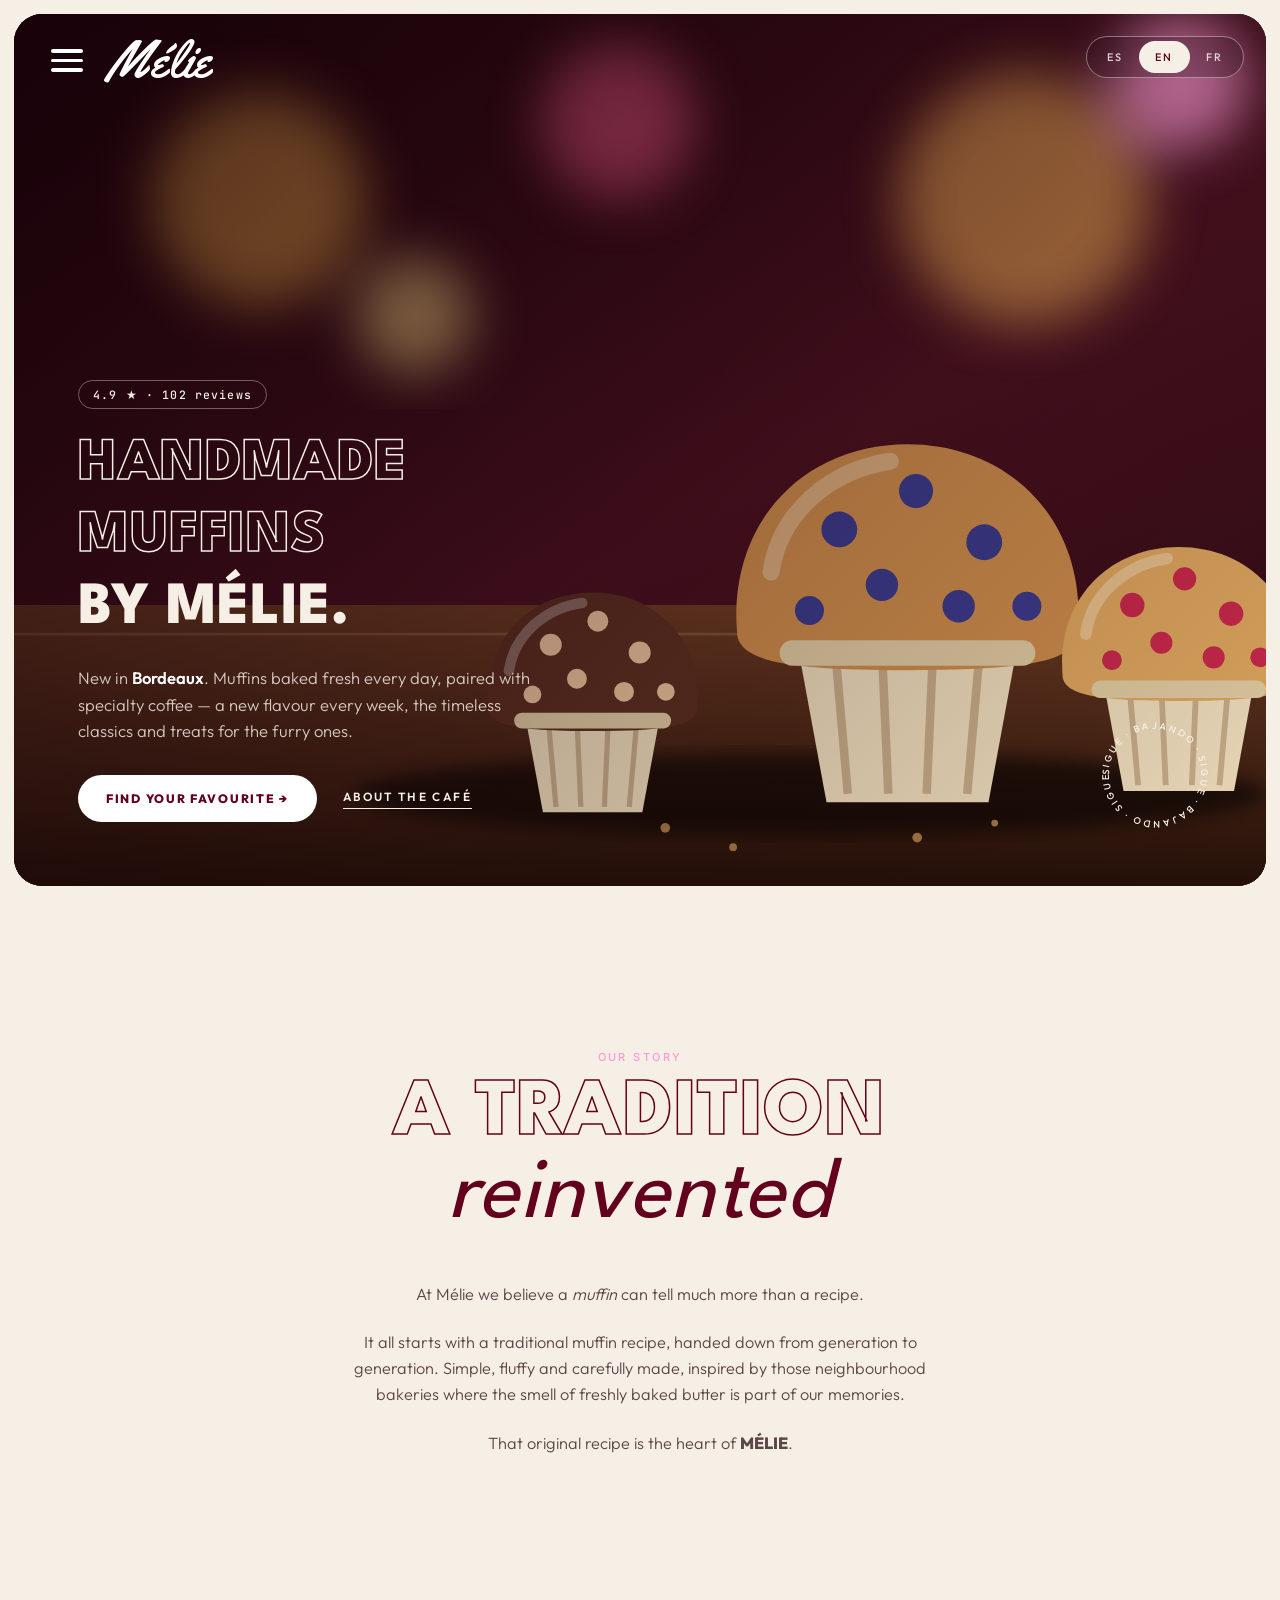
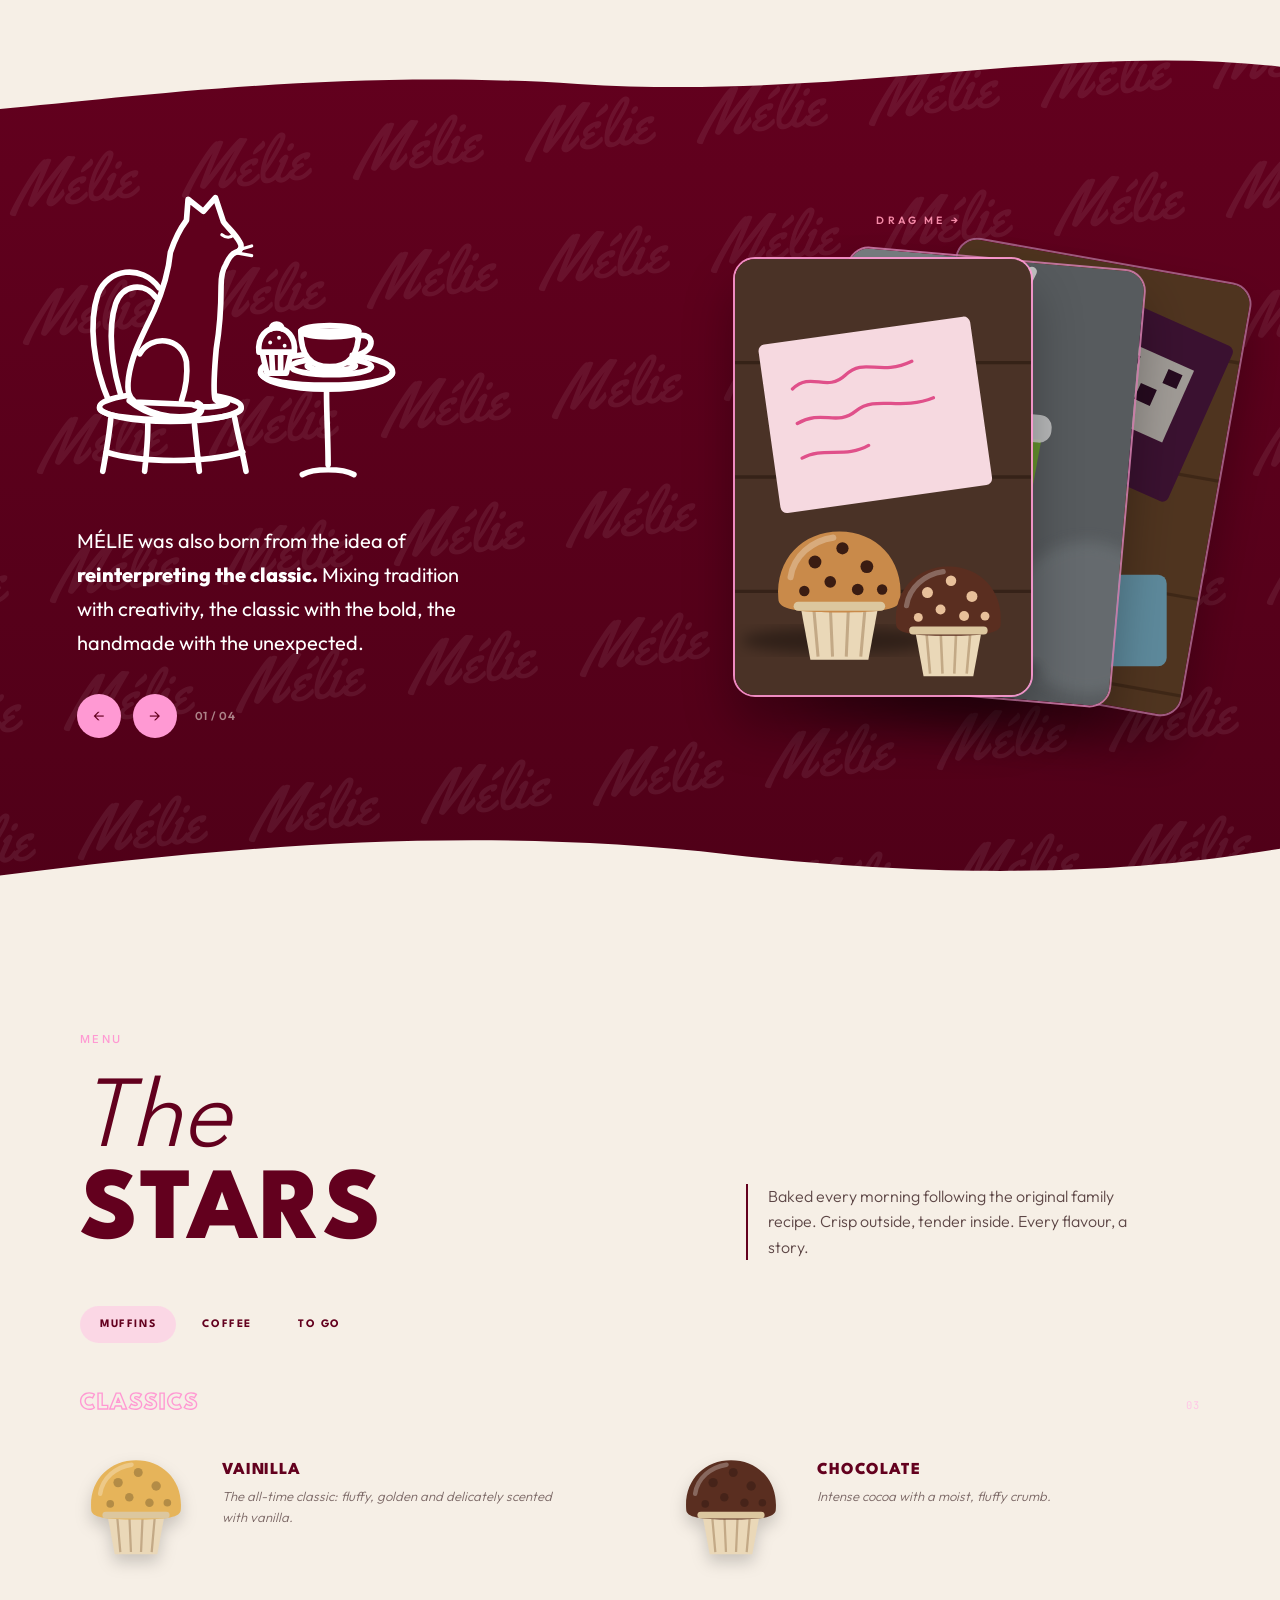
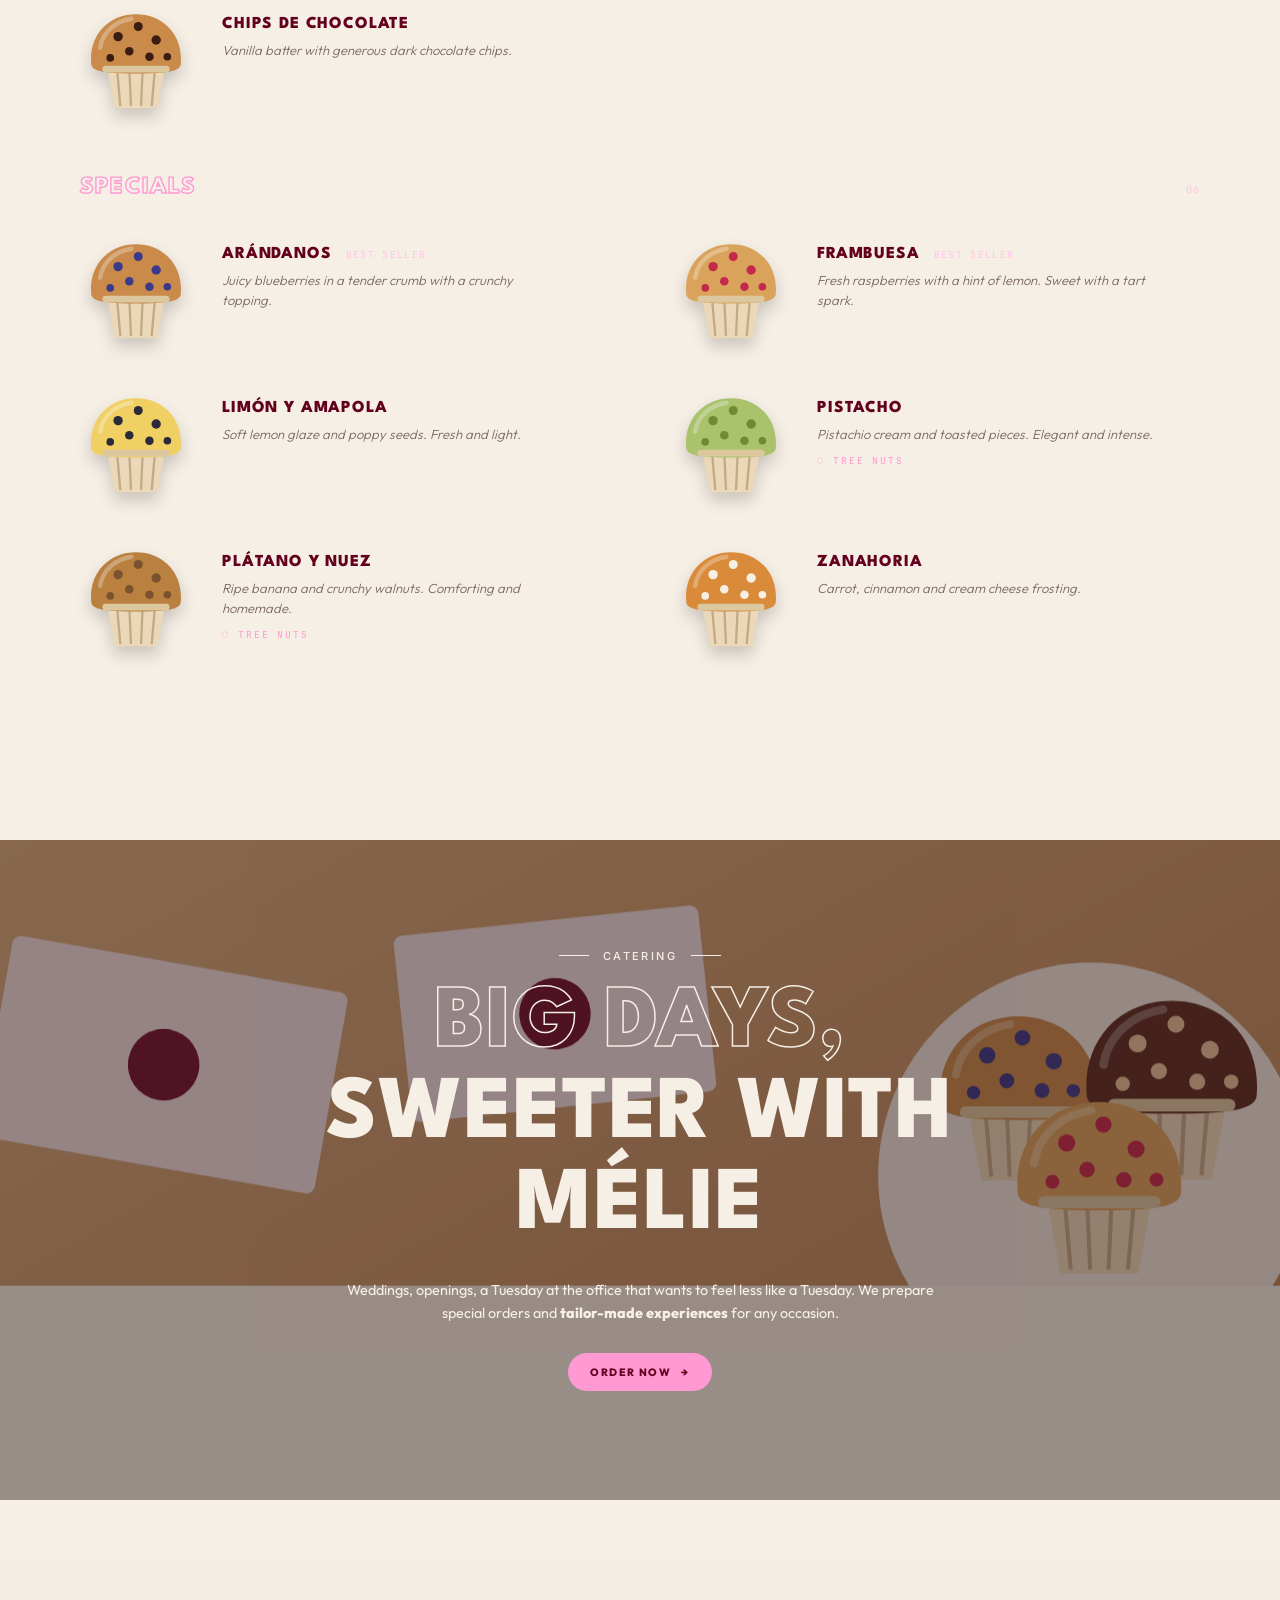
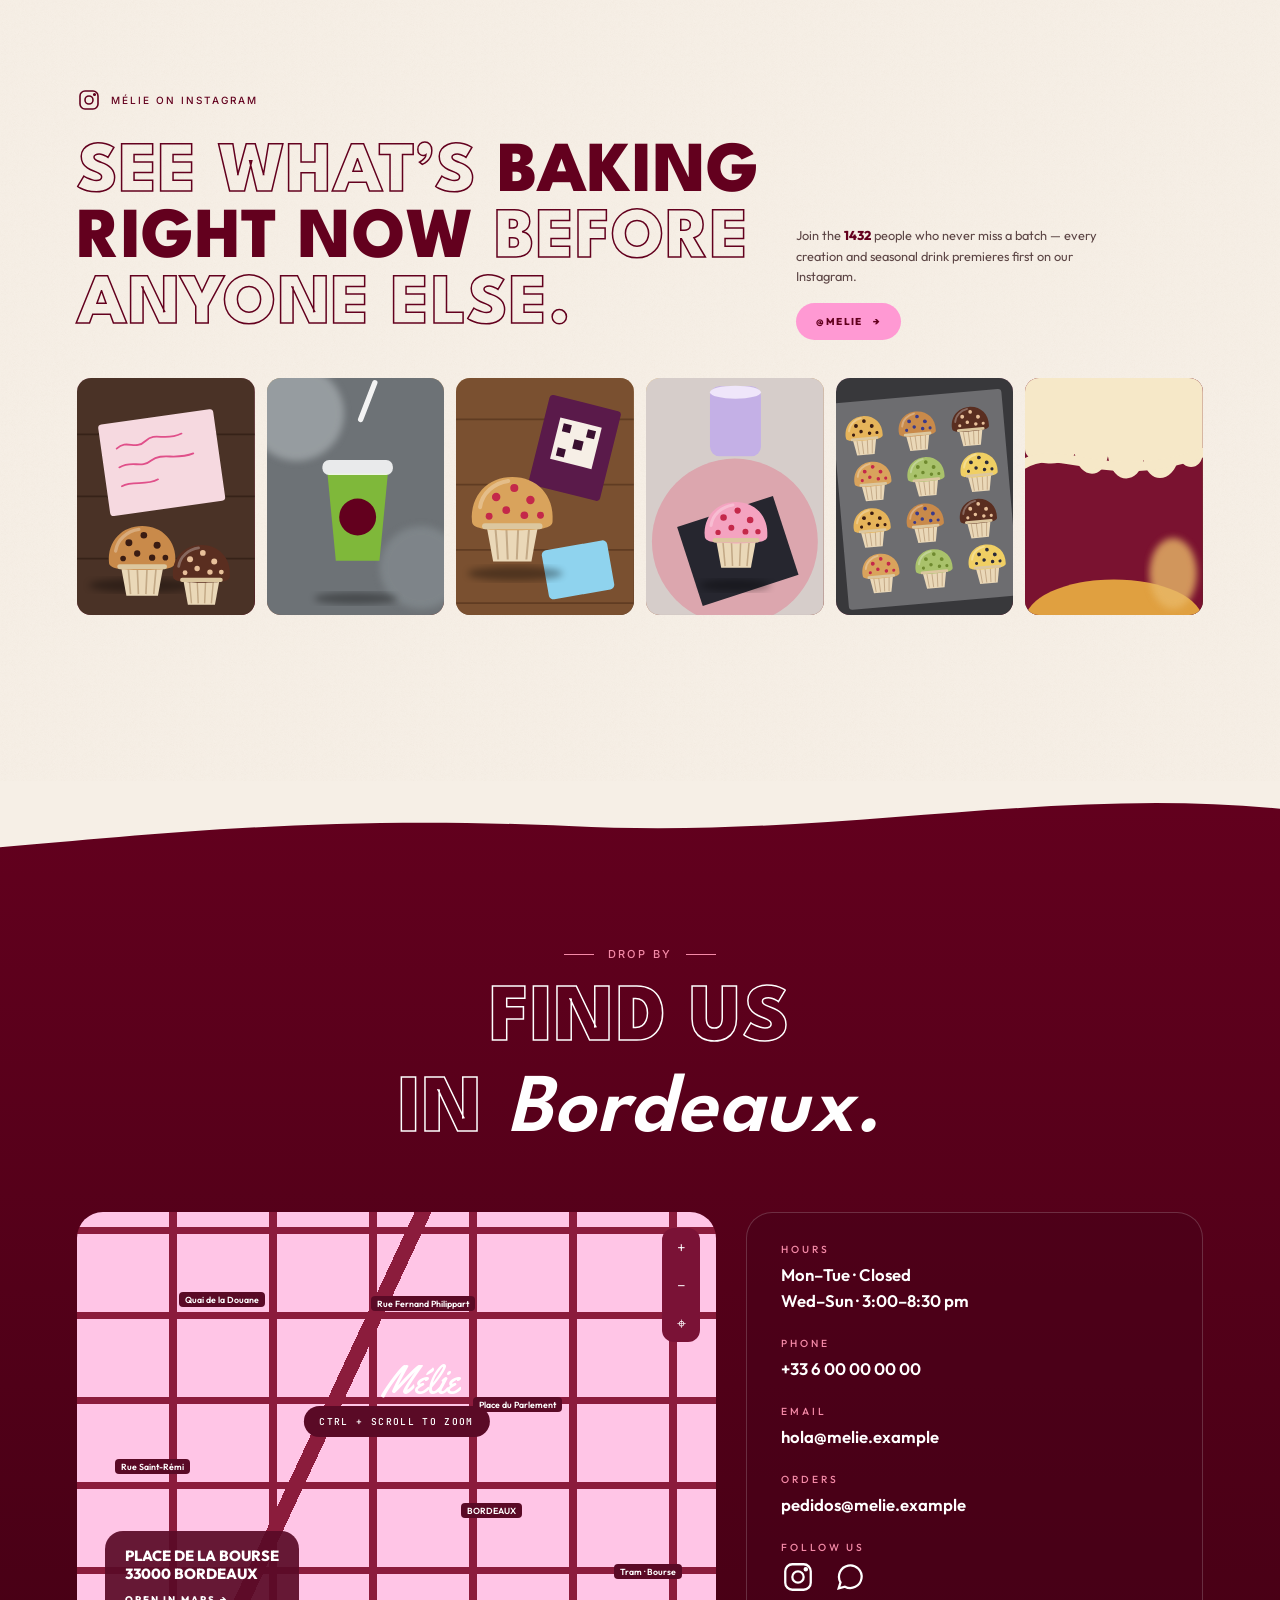
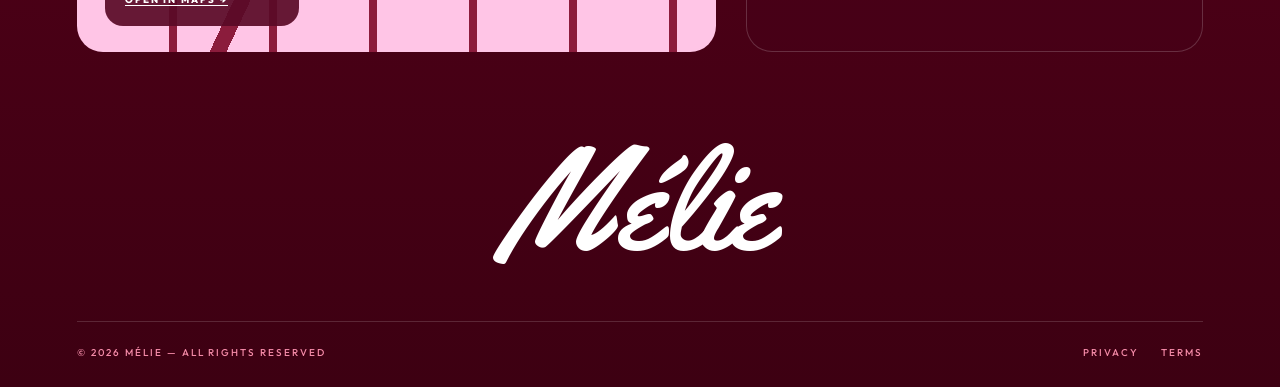
==== melie.html @ 0f610464 "Add files via upload" ====
<!DOCTYPE html>
<html lang="es">
<head>
<meta charset="utf-8">
<meta name="viewport" content="width=device-width, initial-scale=1, viewport-fit=cover">
<title>Mélie — Pastelería de Muffins Artesanales en Burdeos</title>
<link href="https://fonts.googleapis.com/css2?family=League+Spartan:wght@700;800&family=Outfit:wght@300;400;600;800&family=Inter:wght@500&family=JetBrains+Mono:wght@400;500&family=Yellowtail&display=swap" rel="stylesheet">
<style>
@font-face{font-family:'dazzle Fallback';src:local('Arial Bold'),local('Arial-BoldMT'),local('Liberation Sans Bold'),local(Arial);font-weight:700;ascent-override:75.41%;descent-override:9.16%;line-gap-override:4.93%;size-adjust:141.88%}
:root{--paper:#f6efe6;--bur:#63001e;--burdk:#3d0012;--burlt:#8b1c3c;--ink:#2a0d10;--pk:#ff99d3;--pkl:#ffc5e6;--mauve:color-mix(in srgb,#2a0d10 75%,transparent);--tint:color-mix(in srgb,#ffc5e6 55%,transparent);--cream:#f6efe6;color-scheme:light;
--f:'Outfit','Arial Black',system-ui,sans-serif;--d:'League Spartan','dazzle Fallback',Arial,'Liberation Sans',Helvetica,sans-serif;--m:'JetBrains Mono',ui-monospace,monospace;
box-sizing:border-box;padding-top:env(safe-area-inset-top,0px);padding-bottom:env(safe-area-inset-bottom,0px)}
*{box-sizing:border-box;margin:0;padding:0}
html{scroll-behavior:smooth;scrollbar-width:thin;scrollbar-color:#63001e #f6efe6;background:#f6efe6}::-webkit-scrollbar{width:6px}::-webkit-scrollbar-track{background:#f6efe6}::-webkit-scrollbar-button{display:none;width:0;height:0}::-webkit-scrollbar-thumb{background:#63001e;border-radius:3px}
body{background:var(--paper);color:var(--bur);font-family:var(--f);font-weight:300;line-height:1.6;-webkit-font-smoothing:antialiased;overflow-x:hidden}
a{color:inherit;text-decoration:none}button{font:inherit;color:inherit;cursor:pointer;background:none;border:0}
h1,h2,h3,h4{font-family:var(--d);font-weight:800;text-transform:uppercase;letter-spacing:.01em;line-height:.9}
.out{-webkit-text-stroke:1.5px currentColor;-webkit-text-fill-color:transparent}
h1 .out,h2 .out{display:inline}
em{font-style:italic;font-weight:300;text-transform:none}
.eb{font:500 11px 'Inter',system-ui,sans-serif;letter-spacing:.22em;text-transform:uppercase;color:var(--pk)}
.eb.l{display:flex;gap:14px;align-items:center;justify-content:center}.eb.l:before,.eb.l:after{content:"";width:30px;height:1px;background:currentColor}
.script{font-family:'Yellowtail',cursive;font-weight:400;text-transform:none}
/* nav */
.nav{position:fixed;top:env(safe-area-inset-top,0px);left:0;z-index:70;display:flex;align-items:center;gap:18px;padding:22px 24px;color:var(--bur);transition:color .3s}
@media(min-width:1024px){.nav{padding:34px 44px}}
.nav.lt{color:#fff}
.bg{width:46px;height:46px;display:grid;place-items:center}.bars{display:grid;gap:6px;width:32px}.bars i{display:block;height:3.5px;background:currentColor;border-radius:2px;transition:transform .3s,opacity .3s}.bg.x .bars i:nth-child(1){transform:translateY(9.5px) rotate(45deg)}.bg.x .bars i:nth-child(2){opacity:0}.bg.x .bars i:nth-child(3){transform:translateY(-9.5px) rotate(-45deg)}
.nav .script{font-size:3.3rem;line-height:1}
/* lang pill */
.pill{display:flex;padding:4px;border-radius:99px;border:1px solid rgba(255,255,255,.4);background:rgba(20,0,8,.25);backdrop-filter:blur(10px)}
.pill button{font:500 .68rem var(--f);letter-spacing:.2em;padding:9px 16px;border-radius:99px;color:rgba(255,255,255,.8)}
.pill button.on{background:var(--cream);color:var(--bur)}
/* hero */
.hero{background:var(--cream);padding:14px}
.card{position:relative;min-height:calc(100svh - 28px);border-radius:28px;overflow:hidden;color:var(--cream);display:flex;flex-direction:column;justify-content:flex-end;padding:clamp(24px,5vw,70px);
background:#1a0508}
.card:before{content:"";position:absolute;inset:0;z-index:1;background:linear-gradient(135deg,rgba(20,0,8,.7),rgba(20,0,8,.2) 60%,transparent)}
.card>*{position:relative;z-index:2}.card>.himg{position:absolute;inset:0;width:100%;height:100%;z-index:0}
.card .pill{position:absolute;top:22px;right:22px}
.rate{align-self:flex-start;font:500 .72rem var(--m);letter-spacing:.1em;border:1px solid rgba(255,255,255,.35);padding:6px 14px;border-radius:99px;margin-bottom:20px}
.hero h1{font-size:clamp(2.25rem,5vw,3.75rem);line-height:1.2;max-width:14ch}
.lead{margin:20px 0 30px;max-width:30rem;color:rgba(246,239,230,.82);font-size:1.04rem}.lead b{color:#fff;font-weight:600}
.cta{display:flex;gap:26px;align-items:center;flex-wrap:wrap}
.btn{display:inline-flex;gap:10px;align-items:center;background:#fff;color:var(--bur);font:800 .76rem var(--f);letter-spacing:.14em;text-transform:uppercase;padding:16px 28px;border-radius:99px}
.lnk{font:600 .74rem var(--f);letter-spacing:.2em;text-transform:uppercase;border-bottom:1px solid currentColor;padding-bottom:4px}
.badge{position:absolute;right:clamp(18px,4vw,70px);bottom:clamp(18px,4vw,70px);width:120px;height:120px}
.badge svg{width:100%;height:100%;animation:sp 18s linear infinite}.badge text{font:500 9.5px var(--f);letter-spacing:.24em;fill:var(--cream)}
@keyframes sp{to{transform:rotate(360deg)}}
@media(max-width:700px){.badge{width:88px;height:88px;bottom:auto;top:90px}}
/* story */
section{position:relative;overflow:hidden}
.story{padding:clamp(90px,12vw,150px) 6vw clamp(130px,14vw,200px);text-align:center}
.story h2{font-size:clamp(2.4rem,6.4vw,5.6rem);margin-top:14px}
.story h2 em{display:block;font-size:1.05em;font-weight:400;color:var(--bur);margin-top:6px}
.story .tx{max-width:56ch;margin:46px auto 0;color:var(--mauve);font-size:1.02rem}.story .tx p+p{margin-top:22px}.story b{font-weight:800}
/* waves */
.wv{position:absolute;left:0;right:0;line-height:0;pointer-events:none;z-index:1}.wv svg{display:block;width:100%;height:clamp(36px,6vw,84px)}.wv.t{top:-1px}.wv.b{bottom:-1px}.wv path{fill:var(--paper)}
/* historia */
.gal{background:linear-gradient(#63001e,#500018);color:#fff;padding:clamp(120px,12vw,170px) 6vw}
.wm{position:absolute;inset:0;display:flex;flex-wrap:wrap;gap:34px 40px;align-content:flex-start;font:3.4rem 'Yellowtail',cursive;opacity:.07;overflow:hidden;transform:rotate(-6deg) scale(1.2);user-select:none}
.gi{position:relative;display:grid;gap:40px;grid-template-columns:1fr;align-items:center;max-width:1200px;margin:auto}
@media(min-width:900px){.gi{grid-template-columns:1fr 1.1fr}}
.gt svg.kitty{width:min(330px,76vw);height:auto;margin-bottom:30px;overflow:visible}
.kitty .body{transform-origin:190px 306px;animation:br 3.6s ease-in-out infinite}.kitty .tail{transform-origin:186px 304px;animation:tl 2.6s ease-in-out infinite}@keyframes br{0%,100%{transform:scaleY(1)}50%{transform:scaleY(1.012)}}
.kitty .eye{transform-box:fill-box;transform-origin:center;animation:bl 5s infinite}
.kitty .st{opacity:0;animation:stm 2.4s ease-in-out infinite}.kitty .s2{animation-delay:.8s}.kitty .s3{animation-delay:1.6s}
@keyframes nod{0%,100%{transform:rotate(-1.5deg)}50%{transform:rotate(3deg) translateY(1px)}}
@keyframes tl{0%,100%{transform:rotate(-3deg)}50%{transform:rotate(6deg)}}
@keyframes bl{0%,92%,100%{transform:scaleY(1)}95%{transform:scaleY(.1)}}
@keyframes stm{0%{transform:translateY(8px);opacity:0}35%{opacity:.95}100%{transform:translateY(-12px);opacity:0}}
@media (prefers-reduced-motion:reduce){.kitty *{animation:none!important}.kitty .st{opacity:.8}}
.gt p{font-size:clamp(1.05rem,1.8vw,1.25rem);font-weight:400;line-height:1.7;max-width:26rem;min-height:7.5em}.gt b{font-weight:800}
.ctl{display:flex;align-items:center;gap:12px;margin-top:20px}.ctl button{width:44px;height:44px;border-radius:50%;background:#ff99d3;color:var(--bur);font-size:1.1rem}.ctl span{color:rgba(246,239,230,.55);font:600 .72rem var(--f);margin-left:6px;letter-spacing:.06em}
.gr{position:relative;height:min(62vh,500px);min-height:380px}
.dr{position:absolute;top:0;left:50%;transform:translateX(-50%);font:600 .66rem var(--f);letter-spacing:.3em;text-transform:uppercase;color:#f58aa8}
.pc{position:absolute;top:44px;left:50%;width:min(300px,64vw);height:calc(100% - 60px);border-radius:22px;border:2px solid rgba(255,153,211,.9);display:flex;align-items:flex-end;padding:16px;font:500 .72rem var(--m);letter-spacing:.12em;text-transform:uppercase;color:rgba(255,255,255,.85);box-shadow:0 30px 50px rgba(0,0,0,.3);transition:all .5s cubic-bezier(.2,.7,.3,1)}
.pc.p0{transform:translateX(-62%) rotate(0);z-index:3}.pc.p1{transform:translateX(-30%) rotate(5deg);z-index:2;filter:brightness(.8)}.pc.p2{transform:translateX(0) rotate(10deg);z-index:1;filter:brightness(.65)}
/* menu */
.menu{padding:clamp(100px,11vw,150px) 6vw clamp(70px,9vw,120px)}.mi{max-width:1120px;margin:auto}
.mh{display:grid;gap:30px;grid-template-columns:1fr;align-items:end;margin-top:30px}
@media(min-width:900px){.mh{grid-template-columns:1.4fr 1fr}}
.mh h2{font-size:clamp(3rem,8vw,7rem);line-height:.9}.mh h2 em{display:block;font-weight:300}
.mh p{border-left:2px solid var(--bur);padding-left:20px;color:var(--mauve);max-width:24rem}
.tabs{display:flex;gap:6px;margin:46px 0 10px;flex-wrap:wrap}.tabs button{font:700 .72rem var(--d);letter-spacing:.14em;text-transform:uppercase;padding:13px 20px;border-radius:99px;color:var(--bur)}.tabs button.on{background:var(--tint)}
.grp{margin-top:50px}.grp h3{display:flex;justify-content:space-between;align-items:baseline;font-size:clamp(1.1rem,2.2vw,1.5rem);letter-spacing:.05em;color:var(--pk)}.grp h3 .out{-webkit-text-stroke:1.4px var(--pk)}.grp h3 small{font:400 .66rem var(--m);color:var(--pkl)}
.grp ul{list-style:none;display:grid;grid-template-columns:repeat(auto-fill,minmax(min(100%,420px),1fr));gap:18px 70px;margin-top:22px}
.grp li{display:flex;gap:30px;align-items:flex-start;padding:12px 0}
.sh{flex:0 0 112px;width:112px;height:112px;filter:drop-shadow(0 8px 8px rgba(0,0,0,.18))}
.sh.up{transform:none}.cols2{display:grid;grid-template-columns:repeat(auto-fit,minmax(min(100%,380px),1fr));gap:0 70px;align-items:start}.cols2 .grp ul{grid-template-columns:1fr}.grp h4{font-size:1.05rem;letter-spacing:.05em;margin-top:14px;color:var(--bur)}
.grp p{font-style:italic;font-size:.82rem;line-height:1.55;color:var(--mauve);opacity:.8;margin-top:8px;max-width:21rem}
.tg{font:400 .6rem var(--m);letter-spacing:.14em;text-transform:uppercase;color:var(--pkl);margin-left:14px;font-weight:400}
.nut{display:inline-block;margin-top:10px;font:400 .6rem var(--m);letter-spacing:.2em;text-transform:uppercase;color:var(--pk)}
/* catering */
.cat{background:var(--paper);padding:clamp(30px,5vw,60px) 0}
.cb{position:relative;overflow:hidden;min-height:min(80vh,660px);display:flex;flex-direction:column;align-items:center;justify-content:center;text-align:center;color:var(--cream);padding:90px 6vw}
.cb .bn{position:absolute;left:0;right:0;top:-8%;height:116%;will-change:transform}
.cb .bn svg{width:100%;height:100%;display:block}
.cb:after{content:"";position:absolute;inset:0;background:rgba(40,20,22,.45)}
.cb>*:not(.bn){position:relative;z-index:2}
.cat h2{font-size:clamp(2.25rem,7vw,6rem);line-height:1.02;margin:16px auto 0;max-width:12ch}.cat h2 .out{-webkit-text-stroke-color:var(--cream)}
.cat p{max-width:38rem;margin:26px auto 28px;font-weight:400;font-size:.9rem;color:var(--cream)}.cat p b{font-weight:800}
.cat .btn{background:#ff99d3;color:#63001e;padding:12px 22px;font-size:.66rem;margin:0 auto}
/* instagram */
.ig{background:var(--paper);padding:clamp(80px,10vw,128px) 6vw clamp(120px,13vw,190px);position:relative}
.ig:before{content:"";position:absolute;inset:0;opacity:.3;mix-blend-mode:multiply;pointer-events:none;background-image:url("data:image/svg+xml,%3Csvg xmlns='http://www.w3.org/2000/svg' width='240' height='240'%3E%3Cfilter id='n'%3E%3CfeTurbulence baseFrequency='.9' numOctaves='2' stitchTiles='stitch'/%3E%3CfeColorMatrix values='0 0 0 0 .38  0 0 0 0 .22  0 0 0 0 .12  0 0 0 .14 0'/%3E%3C/filter%3E%3Crect width='100%25' height='100%25' filter='url(%23n)'/%3E%3C/svg%3E")}
.ii{position:relative;max-width:1280px;margin:auto}
.ig .eb{display:flex;gap:10px;align-items:center;color:var(--bur);font-size:10px;letter-spacing:.2em}
.igh{display:grid;gap:28px;grid-template-columns:1fr;align-items:end;margin-top:30px}@media(min-width:900px){.igh{grid-template-columns:1.7fr 1fr}}
.igh h2{font-size:clamp(2.4rem,5.6vw,5.2rem);line-height:.92}
.igh p{color:var(--mauve);font-size:.8rem;max-width:21rem;font-weight:400}.igh p b{font-weight:800;color:var(--bur)}
.igh .btn{background:#ff99d3;color:#63001e;padding:12px 20px;font-size:.62rem;margin-top:16px}
.igs{display:grid;grid-auto-flow:column;grid-auto-columns:minmax(150px,1fr);gap:12px;overflow-x:auto;margin-top:38px;scrollbar-width:none}.igs::-webkit-scrollbar{display:none}.igs div{position:relative;overflow:hidden}.igs div svg{position:absolute;left:50%;top:46%;width:66%;height:auto;transform:translate(-50%,-50%);filter:drop-shadow(0 10px 12px rgba(0,0,0,.25))}
.igs div{aspect-ratio:3/4;border-radius:14px;background:linear-gradient(150deg,#ffc5e6,#63001e);display:flex;align-items:flex-end;padding:12px;font:400 .62rem var(--m);color:#fff}
.igs div:nth-child(2n){background:linear-gradient(150deg,#e8c27a,#7a2a20)}.igs div:nth-child(3n){background:linear-gradient(150deg,#d9b88f,#4a2a1a)}
.igs div svg.sc{left:0;top:0;width:100%;height:100%;transform:none;filter:none}.pc{padding:0;overflow:hidden}.pc svg{position:absolute;inset:0;width:100%;height:100%}
.ph{overflow:hidden}.ph svg{position:absolute;inset:0;width:100%;height:100%}
/* contact */
.ct{background:linear-gradient(#63001e,#3d0012);color:#fff;padding:clamp(130px,13vw,190px) 6vw 0}
.ct h2{font-size:clamp(2.4rem,6.4vw,5.4rem);text-align:center;margin-top:16px;line-height:1.08}.ct h2 .out{-webkit-text-stroke-color:#fff}.ct h2 em{font-weight:600;font-size:1.02em}
.cg{display:grid;gap:30px;grid-template-columns:1fr;max-width:1200px;margin:56px auto 0}@media(min-width:900px){.cg{grid-template-columns:1.4fr 1fr}}
.map{position:relative;min-height:440px;border-radius:26px;overflow:hidden;background:
repeating-linear-gradient(90deg,transparent 0 92px,#8b1c3c 92px 100px),repeating-linear-gradient(0deg,transparent 0 78px,#8b1c3c 78px 85px),linear-gradient(115deg,transparent 40%,#8b1c3c 40% 42%,transparent 42%),#ffc5e6}
.map i{position:absolute;font:normal 600 .55rem var(--f);background:#5a0a26;color:#fff;border-radius:4px;padding:2px 6px;white-space:nowrap}
.map .zm{position:absolute;top:16px;right:16px;display:grid;background:#7a1236;border-radius:12px;overflow:hidden}.zm span{width:38px;height:38px;display:grid;place-items:center;color:#fff}
.map .hold{position:absolute;left:50%;top:44%;transform:translateX(-50%);background:#5a0a26;color:#fff;font:500 .6rem var(--m);letter-spacing:.14em;text-transform:uppercase;padding:9px 16px;border-radius:99px}
.map .mk{position:absolute;left:48%;top:34%;font-size:2.4rem;color:#fff;line-height:1}
.map .ad{position:absolute;left:28px;bottom:26px;max-width:270px;background:rgba(90,10,38,.92);border-radius:18px;padding:16px 20px}
.ad b{display:block;font-weight:800;font-size:.92rem;text-transform:uppercase;line-height:1.2}.ad a{display:inline-block;margin-top:10px;font:800 .6rem var(--f);letter-spacing:.2em;text-transform:uppercase;border-bottom:1px solid #fff}
.info{background:rgba(70,0,25,.5);border:1px solid rgba(255,255,255,.18);border-radius:26px;padding:30px 34px}
.info dt{font:500 .64rem var(--f);letter-spacing:.28em;text-transform:uppercase;color:#f58aa8;margin-top:24px}.info dt:first-child{margin-top:0}
.info dd{font-weight:600;font-size:1.05rem;margin-top:6px;line-height:1.5}.soc{display:flex;gap:18px;margin-top:10px}.soc svg{width:34px;height:34px}
.bigl{text-align:center;font-size:clamp(5rem,13vw,9rem);line-height:1.1;margin:70px 0 40px}
.ft{max-width:1360px;margin:auto;border-top:1px solid rgba(255,255,255,.15);padding:24px 0 28px;display:flex;justify-content:space-between;flex-wrap:wrap;gap:10px;font:500 .62rem var(--f);letter-spacing:.2em;text-transform:uppercase;color:#f58aa8}.ft nav{display:flex;gap:22px}
/* overlay */
#ov{position:fixed;inset:0;z-index:65;background:linear-gradient(rgba(99,0,30,.95),rgba(61,0,18,.95));backdrop-filter:blur(3px);color:#f6efe6;display:flex;flex-direction:column;overflow:auto;visibility:hidden;clip-path:polygon(0 0,100% 0,100% 0,0 0);transition:clip-path .7s cubic-bezier(.2,.7,.3,1),visibility 0s .7s}#ov.open{visibility:visible;clip-path:polygon(0 0,100% 0,100% 175%,0 100%);transition:clip-path .7s cubic-bezier(.2,.7,.3,1),visibility 0s}#ov .in{display:flex;flex-direction:column;flex:1;transform-origin:bottom left;opacity:.25;transform:translate(-96px,-96px) scale(1.5) rotate(-15deg);transition:all .7s cubic-bezier(.2,.7,.3,1);pointer-events:none}#ov.open .in{opacity:1;transform:none;pointer-events:auto}
.ovb{flex:1;display:grid;gap:50px;grid-template-columns:1fr;align-items:center;max-width:1000px;width:100%;margin:auto;padding:130px 7vw 40px}
@media(min-width:900px){.ovb{grid-template-columns:.8fr 1.2fr}}
.ph{position:relative;aspect-ratio:3/4;max-height:520px;border-radius:26px;background:linear-gradient(160deg,#c9506a,#5a0a26);display:flex;align-items:flex-end;padding:20px;font:500 .64rem var(--f);letter-spacing:.22em;text-transform:uppercase}
@media(max-width:899px){.ph{display:none}}
.ovb ul{list-style:none;margin:30px 0 56px}.ovb li a{display:block;font:800 clamp(2.25rem,7vw,4.5rem)/.98 var(--d);text-transform:uppercase;transition:color .3s}.ovb li a:hover{color:#f5c6d0}
.ovc{display:flex;gap:44px;flex-wrap:wrap;font-weight:600;font-size:.95rem}.ovc small{display:block;font:500 .62rem var(--f);letter-spacing:.28em;text-transform:uppercase;color:#f58aa8;margin-bottom:14px}.ovc p{margin-bottom:6px}
.ovf{display:flex;justify-content:space-between;padding:22px 32px;border-top:1px solid rgba(255,255,255,.18);font:500 .62rem var(--f);letter-spacing:.2em;text-transform:uppercase;color:#f5c6d0}
#ov .pill{position:absolute;top:26px;right:30px}
</style>
</head>
<body>
<svg width="0" height="0" style="position:absolute"><filter id="bq"><feGaussianBlur stdDeviation="6"/></filter><symbol id="sh" viewBox="0 0 100 100"><path d="M24 56h52l-7 38H31z" fill="#ead8b8"/><path d="M33 58l3 34M44 58l1.5 34M56 58l-1.5 34M67 58l-3 34" stroke="rgba(120,80,40,.35)" stroke-width="2" fill="none"/><path d="M10 54C8 28 26 10 50 10s42 18 40 44c0 7-12 9-40 9S10 61 10 54z" fill="currentColor"/><path d="M18 40C20 26 32 16 46 14" stroke="#fff" stroke-opacity=".28" stroke-width="4" stroke-linecap="round" fill="none"/><g style="fill:var(--tp,rgba(0,0,0,.22))"><circle cx="34" cy="30" r="4.2"/><circle cx="52" cy="21" r="4"/><circle cx="68" cy="33" r="4.2"/><circle cx="44" cy="43" r="3.8"/><circle cx="62" cy="48" r="3.8"/><circle cx="27" cy="49" r="3.4"/><circle cx="78" cy="48" r="3.4"/></g><rect x="20" y="56" width="60" height="6" rx="3" fill="#dcc79f"/></symbol><symbol id="cp" viewBox="0 0 60 80"><path d="M12 22h36l-5 52H17z" fill="currentColor"/><rect x="9" y="14" width="42" height="9" rx="4" fill="#fff" opacity=".85"/><circle cx="30" cy="48" r="11" fill="#63001e"/></symbol><symbol id="cf" viewBox="0 0 80 60"><ellipse cx="40" cy="46" rx="36" ry="9" fill="currentColor" opacity=".7"/><path d="M14 20h46c0 20-8 30-23 30S14 40 14 20z" fill="currentColor"/><ellipse cx="37" cy="20" rx="23" ry="5" fill="#6b3a22"/><path d="M60 24c10 0 10 14-1 14" stroke="currentColor" stroke-width="4" fill="none"/></symbol></svg>

<div class="nav lt" id="nav"><button class="bg" id="bg" aria-label="Menu"><span class="bars"><i></i><i></i><i></i></span></button><a href="#top" class="script">Mélie</a></div>

<div id="ov"><div class="in">
  <div class="pill" data-lang><button data-l="es">ES</button><button data-l="en">EN</button><button data-l="fr">FR</button></div>
  <div class="ovb">
    <div class="ph"><span data-i="cap" style="position:relative;z-index:2"></span></div>
    <div><div class="eb" style="display:flex;gap:14px;align-items:center"><span style="width:28px;height:1px;background:currentColor"></span><span data-i="nav"></span></div>
      <ul><li><a href="#menu" data-i="m1"></a></li><li><a href="#catering" data-i="m2"></a></li><li><a href="#contacto" data-i="m3"></a></li></ul>
      <div class="ovc">
        <div><small data-i="contact"></small><p>Instagram</p><p>WhatsApp</p><p>Email</p></div>
        <div><small data-i="find"></small><p>Place de la Bourse<br>33000 Bordeaux</p><p>+33 6 00 00 00 00</p><small style="margin-top:22px" data-i="hrs"></small><p data-i="hours2"></p></div>
      </div></div>
  </div>
  <div class="ovf"><span id="clk"></span><span data-i="made"></span></div>
</div></div>

<div class="hero" id="top" data-nav="lt"><div class="card">
  <svg class="himg" viewBox="0 0 1600 900" preserveAspectRatio="xMaxYMid slice" aria-hidden="true"><defs><linearGradient id="hb" x1="0" y1="0" x2="1" y2="1"><stop offset="0" stop-color="#1a0508"/><stop offset=".6" stop-color="#4a1220"/><stop offset="1" stop-color="#2a0a10"/></linearGradient><linearGradient id="hw" x1="0" y1="0" x2="0" y2="1"><stop offset="0" stop-color="#6a3a22"/><stop offset="1" stop-color="#241008"/></linearGradient><filter id="bl"><feGaussianBlur stdDeviation="28"/></filter><filter id="bl2"><feGaussianBlur stdDeviation="9"/></filter></defs><rect width="1600" height="900" fill="url(#hb)"/><g filter="url(#bl)" opacity=".8"><circle cx="560" cy="190" r="110" fill="#e8a24a"/><circle cx="930" cy="110" r="80" fill="#d9507a"/><circle cx="1350" cy="190" r="130" fill="#c98a4a"/><circle cx="1510" cy="70" r="70" fill="#ff99d3"/><circle cx="720" cy="310" r="60" fill="#e8c27a"/></g><rect y="610" width="1600" height="290" fill="url(#hw)"/><path d="M0 640h1600" stroke="rgba(255,220,180,.16)" stroke-width="3"/><g filter="url(#bl2)" opacity=".55"><ellipse cx="1130" cy="805" rx="470" ry="42" fill="#000"/></g><use href="#sh" x="1010" y="400" width="440" height="440" style="color:#c98a4a;--tp:#3a3a8a"/><use href="#sh" x="1360" y="520" width="300" height="300" style="color:#d9a35c;--tp:#c4284a"/><use href="#sh" x="770" y="570" width="270" height="270" style="color:#5a2e20;--tp:#e8c09a"/><g fill="#d9a35c" opacity=".7"><circle cx="980" cy="840" r="5"/><circle cx="1050" cy="860" r="4"/><circle cx="1240" cy="850" r="5"/><circle cx="1320" cy="835" r="3.5"/></g></svg>
  <div class="pill" data-lang><button data-l="es">ES</button><button data-l="en">EN</button><button data-l="fr">FR</button></div>
  <span class="rate" data-i="rate"></span>
  <h1><span class="out" data-i="h1a"></span><br><span data-i="h1b"></span></h1>
  <p class="lead" data-i="lead"></p>
  <div class="cta"><a class="btn" href="#menu" data-i="cta1"></a><a class="lnk" href="#story" data-i="cta2"></a></div>
  <a class="badge" href="#story" aria-label="scroll"><svg viewBox="0 0 120 120"><defs><path id="c" d="M60 60m-46 0a46 46 0 1 1 92 0a46 46 0 1 1 -92 0"/></defs><text><textPath href="#c">SIGUE · BAJANDO · SIGUE · BAJANDO · SIGUE · BAJANDO ·</textPath></text></svg></a>
</div></div>

<section class="story" id="story" data-nav="dk">
  <div class="eb" data-i="s_eye"></div>
  <h2><span class="out" data-i="s_h1"></span><em data-i="s_h2"></em></h2>
  <div class="tx"><p data-i="s_p1"></p><p data-i="s_p2"></p><p data-i="s_p3"></p></div>
</section>

<section class="gal" id="historia" data-nav="lt">
  <div class="wv t"><svg viewBox="0 0 1440 80" preserveAspectRatio="none"><path d="M0 0H1440V34C1200 8 950 70 650 52C380 36 150 66 0 78Z"/></svg></div>
  <div class="wm" id="wm"></div>
  <div class="gi">
    <div class="gt">
      <svg class="kitty" viewBox="120 40 410 370" aria-hidden="true"><g fill="none" stroke="#fff" stroke-width="7" stroke-linecap="round" stroke-linejoin="round">
<path d="M160 306C140 260 134 208 146 172C158 140 200 134 222 164"/>
<path d="M178 308C162 262 158 214 168 184C176 160 204 156 218 176"/>
<path d="M162 326C160 348 156 370 152 392M208 334C208 356 206 374 204 392M266 334C268 356 270 374 272 392M316 326C320 348 326 370 330 392M156 368C200 382 280 382 326 368"/>
<ellipse fill="#5f001c" cx="236" cy="312" rx="88" ry="18"/><path d="M148 314C150 332 322 334 324 314"/>
<g class="body"><path fill="#5f001c" d="M236 120C242 102 250 88 256 80L258 54L277 69L292 52L302 82C306 88 316 96 322 107C326 113 323 119 317 120C312 122 308 128 305 135C301 141 299 150 299 162C299 192 297 216 293 240C291 262 289 284 291 300C291 306 301 306 307 306C307 312 273 314 263 309L192 306C184 300 182 292 184 276C188 246 202 222 216 192C228 164 234 142 236 120Z"/>
<path d="M198 246C212 222 250 224 256 256C258 276 254 292 250 304"/>
<path d="M300 98C305 102 311 102 315 98M320 117L337 112M320 121L337 124" stroke-width="4"/></g>
<g class="tail"><path stroke-width="9" d="M186 304C208 322 238 328 262 324C274 322 278 312 270 308"/></g>
<ellipse fill="#5f001c" cx="430" cy="268" rx="82" ry="22"/><path d="M348 270C352 290 508 290 512 270M430 292C430 324 432 352 432 384M400 396C414 388 450 388 464 396"/>
<g class="muf"><path fill="#5f001c" d="M350 244L356 270H380L386 244ZM346 244C344 224 356 214 368 214C380 214 392 224 390 244Z"/><path d="M362 248L363 267M373 248L373 267M361 215C362 207 374 207 375 215"/><g fill="#fff" stroke="none"><circle cx="360" cy="232" r="2.4"/><circle cx="371" cy="226" r="2.4"/><circle cx="378" cy="236" r="2.4"/></g></g>
<ellipse fill="#5f001c" cx="436" cy="262" rx="50" ry="10"/><ellipse cx="436" cy="261" rx="30" ry="5.5"/>
<path fill="#5f001c" d="M398 218C398 248 410 262 434 262C458 262 470 248 470 218Z"/><path d="M468 224C492 218 492 246 462 248"/><ellipse cx="434" cy="218" rx="36" ry="7"/>
<g class="st s1"><path d="M414 200C404 186 424 176 414 162C406 152 418 144 414 134" stroke-width="5"/></g><g class="st s2"><path d="M436 200C426 186 446 176 436 162C428 152 440 144 436 134" stroke-width="5"/></g>
</g></svg>
      <p id="sl"></p>
      <div class="ctl"><button id="pv" aria-label="prev">←</button><button id="nx" aria-label="next">→</button><span id="cnt">01 / 04</span></div>
    </div>
    <div class="gr"><div class="dr"><span data-i="drag"></span> →</div><div class="pc p0" id="c0"></div><div class="pc p1" id="c1"></div><div class="pc p2" id="c2"></div></div>
  </div>
  <div class="wv b"><svg viewBox="0 0 1440 80" preserveAspectRatio="none"><path d="M0 62C240 34 520 8 820 40C1100 70 1300 56 1440 34V80H0Z"/></svg></div>
</section>

<section class="menu" id="menu" data-nav="dk"><div class="mi">
  <div class="eb" data-i="c_eye"></div>
  <div class="mh"><h2><em class="out" style="font-weight:800" hidden></em><em data-i="c_a" style="color:var(--bur)"></em><span data-i="c_b"></span></h2><p data-i="c_p"></p></div>
  <div class="tabs" id="tabs"></div>
  <div id="list"></div>
</div></section>

<section class="cat" id="catering"><div class="cb" data-nav="lt">
  <div class="bn" id="bn"><svg viewBox="0 0 1600 900" preserveAspectRatio="xMidYMid slice"><defs><linearGradient id="wd" x1="0" y1="0" x2="1" y2="1"><stop offset="0" stop-color="#dcb888"/><stop offset="1" stop-color="#b98558"/></linearGradient></defs><rect width="1600" height="900" fill="url(#wd)"/><g transform="rotate(-12 300 185)"><rect x="90" y="70" width="420" height="230" rx="10" fill="#efe0e2"/><circle cx="300" cy="185" r="42" fill="#6e1230"/></g><g transform="rotate(-4 875 150)"><rect x="640" y="30" width="470" height="240" rx="10" fill="#efe0e2"/><circle cx="875" cy="150" r="42" fill="#6e1230"/></g><g transform="rotate(9 1370 195)"><rect x="1190" y="90" width="360" height="210" rx="10" fill="#efe0e2"/><circle cx="1370" cy="195" r="42" fill="#6e1230"/></g><g transform="rotate(10 240 640)"><rect x="40" y="520" width="400" height="240" rx="10" fill="#efe0e2"/><circle cx="240" cy="640" r="42" fill="#6e1230"/></g><g transform="rotate(-6 700 580)"><rect x="520" y="470" width="360" height="220" rx="10" fill="#efe0e2"/><circle cx="700" cy="580" r="42" fill="#6e1230"/></g><circle cx="1330" cy="770" r="250" fill="#efe8e0"/><use href="#sh" x="1130" y="560" width="230" height="230" style="color:#c98a4a;--tp:#3a3a8a"/><use href="#sh" x="1300" y="540" width="250" height="250" style="color:#5a2e20;--tp:#e8c09a"/><use href="#sh" x="1220" y="660" width="240" height="240" style="color:#d9a35c;--tp:#c4284a"/></svg></div>
  <div class="eb l" data-i="k_eye" style="color:#f6efe6"></div>
  <h2><span class="out" data-i="k_a"></span><br><span data-i="k_b"></span></h2>
  <p data-i="k_p"></p>
  <a class="btn" href="#contacto"><span data-i="k_cta"></span> →</a>
</div></section>

<section class="ig" id="instagram" data-nav="dk"><div class="ii">
  <div class="eb"><svg width="24" height="24" viewBox="0 0 24 24" fill="none" stroke="currentColor" stroke-width="1.6"><rect x="3" y="3" width="18" height="18" rx="5"/><circle cx="12" cy="12" r="4"/><circle cx="17.5" cy="6.5" r=".8" fill="currentColor"/></svg><span data-i="i_eye"></span></div>
  <div class="igh"><h2><span class="out" data-i="i_a"></span> <span data-i="i_b"></span> <span class="out" data-i="i_c"></span></h2>
  <div><p data-i="i_p"></p><a class="btn" href="https://www.instagram.com/uipact/" target="_blank" rel="noopener noreferrer"><span>@melie</span> →</a></div></div>
  <div class="igs"><div>IG 1</div><div>IG 2</div><div>IG 3</div><div>IG 4</div><div>IG 5</div><div>IG 6</div></div>
</div></section>

<section class="ct" id="contacto" data-nav="lt">
  <div class="wv t"><svg viewBox="0 0 1440 80" preserveAspectRatio="none"><path d="M0 0H1440V30C1180 6 940 62 640 48C360 36 160 58 0 70Z"/></svg></div>
  <div class="eb l" style="color:#f58aa8" data-i="v_eye"></div>
  <h2><span class="out" data-i="v_a"></span><br><span class="out" data-i="v_b"></span> <em data-i="v_c"></em></h2>
  <div class="cg">
    <div class="map"><i style="left:16%;top:18%">Quai de la Douane</i><i style="left:46%;top:19%">Rue Fernand Philippart</i><i style="left:62%;top:42%">Place du Parlement</i><i style="left:60%;top:66%">BORDEAUX</i><i style="left:6%;top:56%">Rue Saint-Rémi</i><i style="left:84%;top:80%">Tram · Bourse</i>
      <div class="zm"><span>+</span><span>−</span><span>⌖</span></div><span class="mk script">Mélie</span><span class="hold" data-i="hold"></span>
      <div class="ad"><b>Place de la Bourse<br>33000 Bordeaux</b><a href="#" data-i="v_map"></a></div></div>
    <div class="info"><dl>
      <dt data-i="d2"></dt><dd data-i="hours2"></dd>
      <dt data-i="d3"></dt><dd>+33 6 00 00 00 00</dd>
      <dt>Email</dt><dd>hola@melie.example</dd>
      <dt data-i="d4"></dt><dd>pedidos@melie.example</dd>
      <dt data-i="d5"></dt><dd class="soc"><svg viewBox="0 0 24 24" fill="none" stroke="#fff" stroke-width="1.6"><rect x="3" y="3" width="18" height="18" rx="5"/><circle cx="12" cy="12" r="4"/><circle cx="17.5" cy="6.5" r=".8" fill="#fff"/></svg><svg viewBox="0 0 24 24" fill="none" stroke="#fff" stroke-width="1.6"><path d="M4 20l1.3-4.2A8 8 0 1 1 8.4 18.8z"/></svg></dd></dl></div>
  </div>
  <div class="bigl script">Mélie</div>
  <div class="ft"><span data-i="copy"></span><nav><a href="#" data-i="priv"></a><a href="#" data-i="terms"></a></nav></div>
</section>

<script>
const T={
es:{nav:"Navegar",m1:"Carta",m2:"Catering",m3:"Visítanos",contact:"Contacto",find:"Encuéntranos",hrs:"Horario",hours2:"Lun–Mar · Cerrado<br>Mié–Dom · 15:00–20:30",cap:"Recién horneado cada mañana",clk:"Son las {t} en Burdeos",made:"Hecho en Burdeos",
rate:"4,9 ★ · 102 reseñas",h1a:"Muffins artesanales",h1b:"de Mélie.",lead:"Nuevo en <b>Burdeos</b>. Muffins horneados cada día, maridadas con cafés de especialidad — un sabor nuevo cada semana, los clásicos de siempre y caprichos para los peludos.",cta1:"Encuentra tu favorita →",cta2:"Sobre el café",
s_eye:"Nuestra historia",s_h1:"Una tradición",s_h2:"reinventada",s_p1:"En Mélie creemos que un <em>muffin</em> puede contar mucho más que una receta.",s_p2:"Todo empieza con una receta de muffin tradicional, transmitida de generación en generación. Una elaboración sencilla, esponjosa y cuidada, inspirada en esas pastelerías de barrio donde el olor a mantequilla recién horneada forma parte de los recuerdos.",s_p3:"Esa receta original es el corazón de <b>MÉLIE</b>.",
drag:"Arrástrame",
sl0:"MÉLIE también nace de la idea de <b>reinterpretar lo clásico.</b> De mezclar tradición con creatividad, lo clásico con lo atrevido, lo artesanal con lo inesperado.",sl1:"Por eso hemos transformado la receta tradicional en una colección de <b>más de 15 variedades</b> únicas que cambian, evolucionan y sorprenden constantemente.",sl2:"Las acompañamos con <b>cafés de especialidad,</b> matcha y ube lattes, y un pequeño capricho para los peludos.",sl3:"Porque MÉLIE <b>no es solo una cafetería.</b> Es un lugar donde la tradición se reinventa.",
c_eye:"Carta",c_a:"Las",c_b:"estrellas",c_p:"Horneadas cada mañana siguiendo la receta familiar original. Crujientes por fuera, tiernas por dentro. Cada sabor, una historia.",t1:"Muffins",t2:"Café",t3:"Para llevar",g1:"Clásicos",g2:"Especiales",g3:"Café de especialidad",g4:"Bebidas premium",g5:"Mélie Packs",bs:"Best seller",nut:"Frutos de cáscara",
k_eye:"Catering",k_a:"Días grandes,",k_b:"más dulces con Mélie",k_p:"Bodas, inauguraciones, un martes en la oficina que quiere parecer menos un martes. Preparamos pedidos especiales y <b>experiencias personalizadas</b> para cualquier ocasión.",k_cta:"Pedir ahora",
i_eye:"Mélie en Instagram",i_a:"Mira qué se",i_b:"está horneando",i_c:"antes que nadie.",i_p:"Únete a las <b>1432</b> personas que nunca se pierden una hornada — cada creación y bebida de temporada se estrena primero en nuestro Instagram.",
v_eye:"Pásate a vernos",v_a:"Encuéntranos",v_b:"en",v_c:"Burdeos.",hold:"Ctrl + scroll para zoom",v_map:"Abrir en mapas →",d2:"Horario",d3:"Teléfono",d4:"Pedidos",d5:"Síguenos",copy:"© 2026 Mélie — Todos los derechos reservados",priv:"Privacidad",terms:"Términos"},
en:{nav:"Browse",m1:"Menu",m2:"Catering",m3:"Visit us",contact:"Contact",find:"Find us",hrs:"Hours",hours2:"Mon–Tue · Closed<br>Wed–Sun · 3:00–8:30 pm",cap:"Freshly baked every morning",clk:"It’s {t} in Bordeaux",made:"Made in Bordeaux",
rate:"4.9 ★ · 102 reviews",h1a:"Handmade muffins",h1b:"by Mélie.",lead:"New in <b>Bordeaux</b>. Muffins baked fresh every day, paired with specialty coffee — a new flavour every week, the timeless classics and treats for the furry ones.",cta1:"Find your favourite →",cta2:"About the café",
s_eye:"Our story",s_h1:"A tradition",s_h2:"reinvented",s_p1:"At Mélie we believe a <em>muffin</em> can tell much more than a recipe.",s_p2:"It all starts with a traditional muffin recipe, handed down from generation to generation. Simple, fluffy and carefully made, inspired by those neighbourhood bakeries where the smell of freshly baked butter is part of our memories.",s_p3:"That original recipe is the heart of <b>MÉLIE</b>.",
drag:"Drag me",
sl0:"MÉLIE was also born from the idea of <b>reinterpreting the classic.</b> Mixing tradition with creativity, the classic with the bold, the handmade with the unexpected.",sl1:"That’s why we turned the traditional recipe into a collection of <b>more than 15 unique varieties</b> that keep changing, evolving and surprising.",sl2:"We pair them with <b>specialty coffee,</b> matcha and ube lattes, and a little treat for the furry ones.",sl3:"Because MÉLIE is <b>not just a café.</b> It’s a place where tradition is reinvented.",
c_eye:"Menu",c_a:"The",c_b:"stars",c_p:"Baked every morning following the original family recipe. Crisp outside, tender inside. Every flavour, a story.",t1:"Muffins",t2:"Coffee",t3:"To go",g1:"Classics",g2:"Specials",g3:"Specialty coffee",g4:"Premium drinks",g5:"Mélie Packs",bs:"Best seller",nut:"Tree nuts",
k_eye:"Catering",k_a:"Big days,",k_b:"sweeter with Mélie",k_p:"Weddings, openings, a Tuesday at the office that wants to feel less like a Tuesday. We prepare special orders and <b>tailor-made experiences</b> for any occasion.",k_cta:"Order now",
i_eye:"Mélie on Instagram",i_a:"See what’s",i_b:"baking right now",i_c:"before anyone else.",i_p:"Join the <b>1432</b> people who never miss a batch — every creation and seasonal drink premieres first on our Instagram.",
v_eye:"Drop by",v_a:"Find us",v_b:"in",v_c:"Bordeaux.",hold:"Ctrl + scroll to zoom",v_map:"Open in maps →",d2:"Hours",d3:"Phone",d4:"Orders",d5:"Follow us",copy:"© 2026 Mélie — All rights reserved",priv:"Privacy",terms:"Terms"},
fr:{nav:"Naviguer",m1:"Carte",m2:"Traiteur",m3:"Nous rendre visite",contact:"Contact",find:"Nous trouver",hrs:"Horaires",hours2:"Lun–Mar · Fermé<br>Mer–Dim · 15h00–20h30",cap:"Fraîchement cuit chaque matin",clk:"Il est {t} à Bordeaux",made:"Fait à Bordeaux",
rate:"4,9 ★ · 102 avis",h1a:"Muffins artisanaux",h1b:"de Mélie.",lead:"Nouveau à <b>Bordeaux</b>. Des muffins cuits chaque jour, associées à des cafés de spécialité — une nouvelle saveur chaque semaine, les grands classiques et des gourmandises pour les toutous.",cta1:"Trouve ta préférée →",cta2:"À propos du café",
s_eye:"Notre histoire",s_h1:"Une tradition",s_h2:"réinventée",s_p1:"Chez Mélie, nous croyons qu’un <em>muffin</em> peut raconter bien plus qu’une recette.",s_p2:"Tout commence par une recette de muffin traditionnelle, transmise de génération en génération. Une préparation simple, moelleuse et soignée, inspirée de ces pâtisseries de quartier où l’odeur du beurre tout juste cuit fait partie des souvenirs.",s_p3:"Cette recette originale est le cœur de <b>MÉLIE</b>.",
drag:"Fais-moi glisser",
sl0:"MÉLIE naît aussi de l’idée de <b>réinterpréter le classique.</b> Mêler tradition et créativité, le classique et l’audacieux, l’artisanal et l’inattendu.",sl1:"C’est pourquoi nous avons transformé la recette traditionnelle en une collection de <b>plus de 15 variétés</b> uniques qui changent, évoluent et surprennent sans cesse.",sl2:"Nous les accompagnons de <b>cafés de spécialité,</b> de matcha et d’ube lattes, et d’une petite gâterie pour les toutous.",sl3:"Parce que MÉLIE n’est <b>pas qu’un simple café.</b> C’est un lieu où la tradition se réinvente.",
c_eye:"Carte",c_a:"Les",c_b:"stars",c_p:"Cuites chaque matin selon la recette familiale d’origine. Croustillantes dehors, moelleuses dedans. Chaque saveur, une histoire.",t1:"Muffins",t2:"Café",t3:"À emporter",g1:"Classiques",g2:"Spéciales",g3:"Café de spécialité",g4:"Boissons premium",g5:"Mélie Packs",bs:"Best seller",nut:"Fruits à coque",
k_eye:"Traiteur",k_a:"Les grands jours,",k_b:"plus doux avec Mélie",k_p:"Mariages, inaugurations, un mardi au bureau qui voudrait moins ressembler à un mardi. Nous préparons des commandes spéciales et des <b>expériences sur mesure</b> pour toute occasion.",k_cta:"Commander",
i_eye:"Mélie sur Instagram",i_a:"Regarde ce qui est",i_b:"en train de cuire",i_c:"avant tout le monde.",i_p:"Rejoins les <b>1432</b> personnes qui ne ratent aucune fournée — chaque création et boisson de saison est dévoilée d’abord sur notre Instagram.",
v_eye:"Passe nous voir",v_a:"Retrouve-nous",v_b:"à",v_c:"Bordeaux.",hold:"Ctrl + molette pour zoomer",v_map:"Ouvrir dans Maps →",d2:"Horaires",d3:"Téléphone",d4:"Commandes",d5:"Suis-nous",copy:"© 2026 Mélie — Tous droits réservés",priv:"Confidentialité",terms:"Conditions"}};
const D=(es,en,fr)=>({es,en,fr});
const M={
t1:[["g1",[["Vainilla","#e6b45a",D("El clásico de siempre: esponjoso, dorado y con un delicado aroma a vainilla.","The all-time classic: fluffy, golden and delicately scented with vanilla.","Le grand classique : moelleux, doré et délicatement parfumé à la vanille.")],["Chocolate","#5a2e20",D("Cacao intenso con un interior húmedo y esponjoso.","Intense cocoa with a moist, fluffy crumb.","Cacao intense et mie moelleuse.")],["Chips de chocolate","#c98a4a",D("Masa de vainilla con generosas pepitas de chocolate negro.","Vanilla batter with generous dark chocolate chips.","Pâte vanille et généreuses pépites de chocolat noir."),0,0,"#3a1c12"]]],
["g2",[["Arándanos","#c98a4a",D("Arándanos jugosos en una miga tierna con topping crujiente.","Juicy blueberries in a tender crumb with a crunchy topping.","Myrtilles juteuses dans une mie tendre au dessus croustillant."),1,0,"#3a3a8a"],["Frambuesa","#d9a35c",D("Frambuesas frescas y un toque de limón. Dulce con chispa ácida.","Fresh raspberries with a hint of lemon. Sweet with a tart spark.","Framboises fraîches et zeste de citron. Doux avec une pointe acidulée."),1,0,"#c4284a"],["Limón y amapola","#f0cf63",D("Glaseado de limón suave y semillas de amapola. Fresco y ligero.","Soft lemon glaze and poppy seeds. Fresh and light.","Glaçage citron et graines de pavot. Frais et léger."),0,0,"#2a2a3a"],["Pistacho","#a9c26b",D("Crema de pistacho y trocitos tostados. Elegante e intenso.","Pistachio cream and toasted pieces. Elegant and intense.","Crème de pistache et éclats grillés. Élégant et intense."),0,1,"#6f8a2f"],["Plátano y nuez","#b9803f",D("Plátano maduro y nueces crujientes. Reconfortante y casero.","Ripe banana and crunchy walnuts. Comforting and homemade.","Banane mûre et noix croquantes. Réconfortant et maison."),0,1,"#7a5230"],["Zanahoria","#d98b3a",D("Zanahoria, canela y glaseado de queso crema.","Carrot, cinnamon and cream cheese frosting.","Carotte, cannelle et glaçage au fromage frais."),0,0,"#f6efe6"]]]],
t2:[["g3",[["Latte","#c89a76",D("Espresso con leche cremosa y suave latte art.","Espresso with creamy milk and soft latte art.","Espresso, lait crémeux et latte art.")],["Capuchino","#a8704c",D("Espresso intenso con espuma cremosa y un toque de cacao.","Intense espresso, creamy foam, a touch of cocoa.","Espresso intense, mousse crémeuse, touche de cacao.")],["Expresso","#4a2a1c",D("Espresso intenso y aromático. Corto, potente y lleno de carácter.","Intense, aromatic espresso. Short, strong and full of character.","Espresso intense et aromatique. Court, puissant et plein de caractère.")],["Americano","#6b3f2a",D("Espresso suavizado con agua caliente, ligero y aromático.","Espresso softened with hot water, light and aromatic.","Espresso allongé d’eau chaude, léger et aromatique.")]]],
["g4",[["Coco Matcha","#9ccf6a",D("Matcha japonés suave y equilibrado con leche cremosa. Refrescante y delicado.","Smooth, balanced Japanese matcha with creamy milk. Refreshing and delicate.","Matcha japonais doux et équilibré au lait crémeux. Rafraîchissant et délicat.")],["Ube Latte","#b48ad8",D("Ube cremoso con un suave sabor a vainilla natural.","Creamy ube with a soft natural vanilla flavour.","Ube crémeux à la douce vanille naturelle.")],["Matcha Latte","#8fbf4a",D("Matcha puro con leche y hielo. Intenso y fresco.","Pure matcha with milk and ice. Intense and fresh.","Matcha pur, lait et glaçons. Intense et frais.")],["Chai Latte","#d9a46a",D("Canela, vainilla y cardamomo. Cálida y reconfortante.","Cinnamon, vanilla and cardamom. Warm and comforting.","Cannelle, vanille et cardamome. Chaude et réconfortante.")],["Ube Matcha Latte","#9a6ac8",D("Lo más especial de la casa: ube dulce y cremoso con matcha japonés.","The house special: sweet, creamy ube with Japanese matcha.","La spécialité de la maison : ube doux et crémeux au matcha japonais.")],["Thai Tea Latte","#f08a3a",D("Té tailandés tradicional con leche cremosa, dulce y especiado.","Traditional Thai tea with creamy milk, sweet and spiced.","Thé thaï traditionnel au lait crémeux, doux et épicé.")]]]],
t3:[["g5",[["Mélie’s Vainilla","#e6b45a",D("3 muffins clásicos de vainilla.","3 classic vanilla muffins.","3 muffins classiques à la vanille.")],["Mélie’s Chocolate","#5a2e20",D("3 muffins clásicos de chocolate.","3 classic chocolate muffins.","3 muffins classiques au chocolat.")],["Mélie Box","#c98a4a",D("Muffins artesanales en pack de 4, 6 o 12 piezas.","Handmade muffins in packs of 4, 6 or 12.","Muffins artisanaux en box de 4, 6 ou 12."),0,0,"#3a3a8a"]]]]};
const G=["linear-gradient(160deg,#d9a0b0,#8a5a6a)","linear-gradient(160deg,#6b4a3a,#2a1a18)","linear-gradient(160deg,#e8c27a,#9a4a2a)","linear-gradient(160deg,#e58aa0,#7a1a3b)"];

const mu=(x,y,s,c,t)=>`<use href="#sh" x="${x}" y="${y}" width="${s}" height="${s}" style="color:${c};--tp:${t}"/>`;
const sd=(cx,cy,rx,ry)=>`<ellipse cx="${cx}" cy="${cy}" rx="${rx}" ry="${ry}" fill="#000" opacity=".35" filter="url(#bq)"/>`;
const CY=[["#e6b45a","#3a1c12"],["#c98a4a","#3a3a8a"],["#5a2e20","#e8c09a"],["#d9a35c","#c4284a"],["#a9c26b","#6f8a2f"],["#f0cf63","#2a2a3a"]];
let tray='';for(let r=0;r<4;r++)for(let c=0;c<3;c++){const k=CY[(r*3+c)%6];tray+=mu(18+c*90+(r%2)*8,48+r*78,78,k[0],k[1])}
const SCN=[
`<rect width="300" height="400" fill="#4a3226"/><path d="M0 95h300M0 200h300M0 305h300" stroke="#1e1008" opacity=".45" stroke-width="3"/><g transform="rotate(-8 150 150)"><rect x="46" y="64" width="196" height="156" rx="6" fill="#f6d9e0"/><path d="M72 108c20-14 30 8 50-6s30 6 62-4M72 140c25-10 35 8 55-4s40 6 72-2M72 172c20-8 40 6 62-3" stroke="#e0508a" stroke-width="3" fill="none" stroke-linecap="round"/></g>${sd(110,350,90,12)}${mu(40,236,140,"#c98a4a","#3a1c12")}${mu(150,270,120,"#5a2e20","#e8c09a")}`,
`<rect width="300" height="400" fill="#6d7276"/><circle cx="50" cy="60" r="80" fill="#b9c0c3" opacity=".55" filter="url(#bq)"/><circle cx="260" cy="320" r="70" fill="#8a9296" opacity=".6" filter="url(#bq)"/>${sd(150,372,70,10)}<path d="M158 70l24-62" stroke="#f3f3f3" stroke-width="9" stroke-linecap="round"/><use href="#cp" x="68" y="62" width="170" height="300" style="color:#7fb83a"/>`,
`<rect width="300" height="400" fill="#7a5030"/><path d="M0 70h300M0 180h300M0 290h300M0 380h300" stroke="#3a2010" opacity=".4" stroke-width="3"/><g transform="rotate(14 200 120)"><rect x="138" y="40" width="124" height="156" rx="6" fill="#5a1a4a"/><rect x="164" y="74" width="72" height="72" fill="#f6efe6"/><path d="M172 82h14v14h-14zM214 82h14v14h-14zM172 124h14v14h-14zM196 104h16v16h-16z" fill="#3a1030"/></g><rect x="150" y="282" width="112" height="84" rx="8" fill="#8fd3ee" transform="rotate(-10 205 324)"/>${sd(100,330,80,12)}${mu(10,150,170,"#d9a35c","#c4284a")}`,
`<rect width="300" height="400" fill="#d6cdca"/><circle cx="150" cy="276" r="140" fill="#dca6ae"/><rect x="70" y="222" width="170" height="140" fill="#26262f" transform="rotate(-18 155 292)"/>${sd(150,350,60,10)}${mu(86,196,132,"#f4a3c0","#c4284a")}<rect x="108" y="14" width="86" height="118" rx="16" fill="#c4b0e6"/><ellipse cx="151" cy="24" rx="43" ry="11" fill="#efe6fa"/>`,
`<rect width="300" height="400" fill="#38383b"/><g transform="rotate(-5 150 200)"><rect x="6" y="30" width="288" height="350" rx="6" fill="#6d6d70"/>${tray}</g>`,
`<rect width="300" height="400" fill="#7a1230"/><path d="M0 0h300v126c0 30-34 32-40 6-8 46-52 50-60 6-8 42-52 44-60-6-8 40-48 40-56-4-10 24-84 22-84-8z" fill="#f6e8c8"/><path d="M-10 150c70-50 140 40 310-24" stroke="#f6e8c8" stroke-width="16" fill="none" stroke-linecap="round"/><ellipse cx="150" cy="410" rx="150" ry="70" fill="#e0a040"/><ellipse cx="250" cy="330" rx="40" ry="60" fill="#e8b868" opacity=".8" filter="url(#bq)"/>`];
const SC=i=>'<svg viewBox="0 0 300 400" preserveAspectRatio="xMidYMid slice" class="sc">'+SCN[i%6]+'</svg>';
const $=s=>document.querySelector(s),$$=s=>document.querySelectorAll(s);
let L=(function(){try{return localStorage.getItem('lang')}catch(e){return null}})()||(navigator.language||'es').slice(0,2),TAB='t1',S=0;
function setL(l){if(!T[l])l='es';L=l;try{localStorage.setItem('lang',l)}catch(e){}
 document.documentElement.lang=l;
 $$('[data-i]').forEach(e=>{const v=T[l][e.dataset.i];if(v!==undefined)e.innerHTML=v});
 $$('[data-lang] button').forEach(b=>b.classList.toggle('on',b.dataset.l===l));render();slide();clock()}
function render(){
 $('#tabs').innerHTML=['t1','t2','t3'].map(k=>`<button data-t="${k}" class="${k===TAB?'on':''}">${T[L][k]}</button>`).join('');
 $('#list').className=TAB==='t1'?'':'cols2';$('#list').innerHTML=M[TAB].map(([g,its])=>`<div class="grp"><h3><span class="out">${T[L][g]}</span><small>${String(its.length).padStart(2,'0')}</small></h3><ul>${its.map(i=>`<li><svg class="sh${g==='g3'||g==='g4'?' up':''}" style="color:${i[1]};--tp:${i[5]||'rgba(0,0,0,.22)'}"><use href="#${g==='g3'?'cf':g==='g4'?'cp':'sh'}"/></svg><div><h4>${i[0]}${i[3]?`<span class="tg">${T[L].bs}</span>`:''}</h4>${i[2][L]?`<p>${i[2][L]}</p>`:''}${i[4]?`<span class="nut">◌ ${T[L].nut}</span>`:''}</div></li>`).join('')}</ul></div>`).join('')}
function slide(){$('#sl').innerHTML=T[L]['sl'+S];$('#cnt').textContent='0'+(S+1)+' / 04';
 [0,1,2].forEach(k=>{$('#c'+k).innerHTML=SC(S+k)})}
function clock(){const t=new Intl.DateTimeFormat(L==='en'?'en-GB':L,{hour:'2-digit',minute:'2-digit',timeZone:'Europe/Paris'}).format(new Date());$('#clk').textContent='☾ '+T[L].clk.replace('{t}',t)}
$('#tabs').addEventListener('click',e=>{const b=e.target.closest('button');if(b){TAB=b.dataset.t;render()}});
$$('[data-lang]').forEach(p=>p.addEventListener('click',e=>{const b=e.target.closest('button');if(b)setL(b.dataset.l)}));
$('#nx').onclick=()=>{S=(S+1)%4;slide()};$('#pv').onclick=()=>{S=(S+3)%4;slide()};
const ov=$('#ov'),bg=$('#bg');
bg.onclick=()=>{ov.classList.toggle('open');bg.classList.toggle('x',ov.classList.contains('open'));$('#nav').classList.add('lt');document.body.style.overflow=ov.classList.contains('open')?'hidden':'';nv()};
ov.addEventListener('click',e=>{if(e.target.closest('a')){ov.classList.remove('open');bg.classList.remove('x');document.body.style.overflow=''}});
function nv(){const n=$('#nav');if(ov.classList.contains('open')){n.classList.add('lt');return}
 for(const s of $$('[data-nav]')){const r=s.getBoundingClientRect();if(r.top<=50&&r.bottom>50){n.classList.toggle('lt',s.dataset.nav==='lt');return}}}
addEventListener('scroll',nv,{passive:true});
$('#wm').innerHTML=Array(140).fill('<span>Mélie</span>').join('');
const bn=$('#bn');function px(){const r=bn.parentElement.getBoundingClientRect();bn.style.transform='translate3d(0,'+(-(r.top+r.height/2-innerHeight/2)/innerHeight*8).toFixed(2)+'%,0)'}addEventListener('scroll',px,{passive:true});px();$$('.igs div').forEach((d,i)=>{d.innerHTML=SC(i)});$('.ph').insertAdjacentHTML('afterbegin',SC(3));setInterval(clock,30000);setL(L);nv();
</script>
</body>
</html>
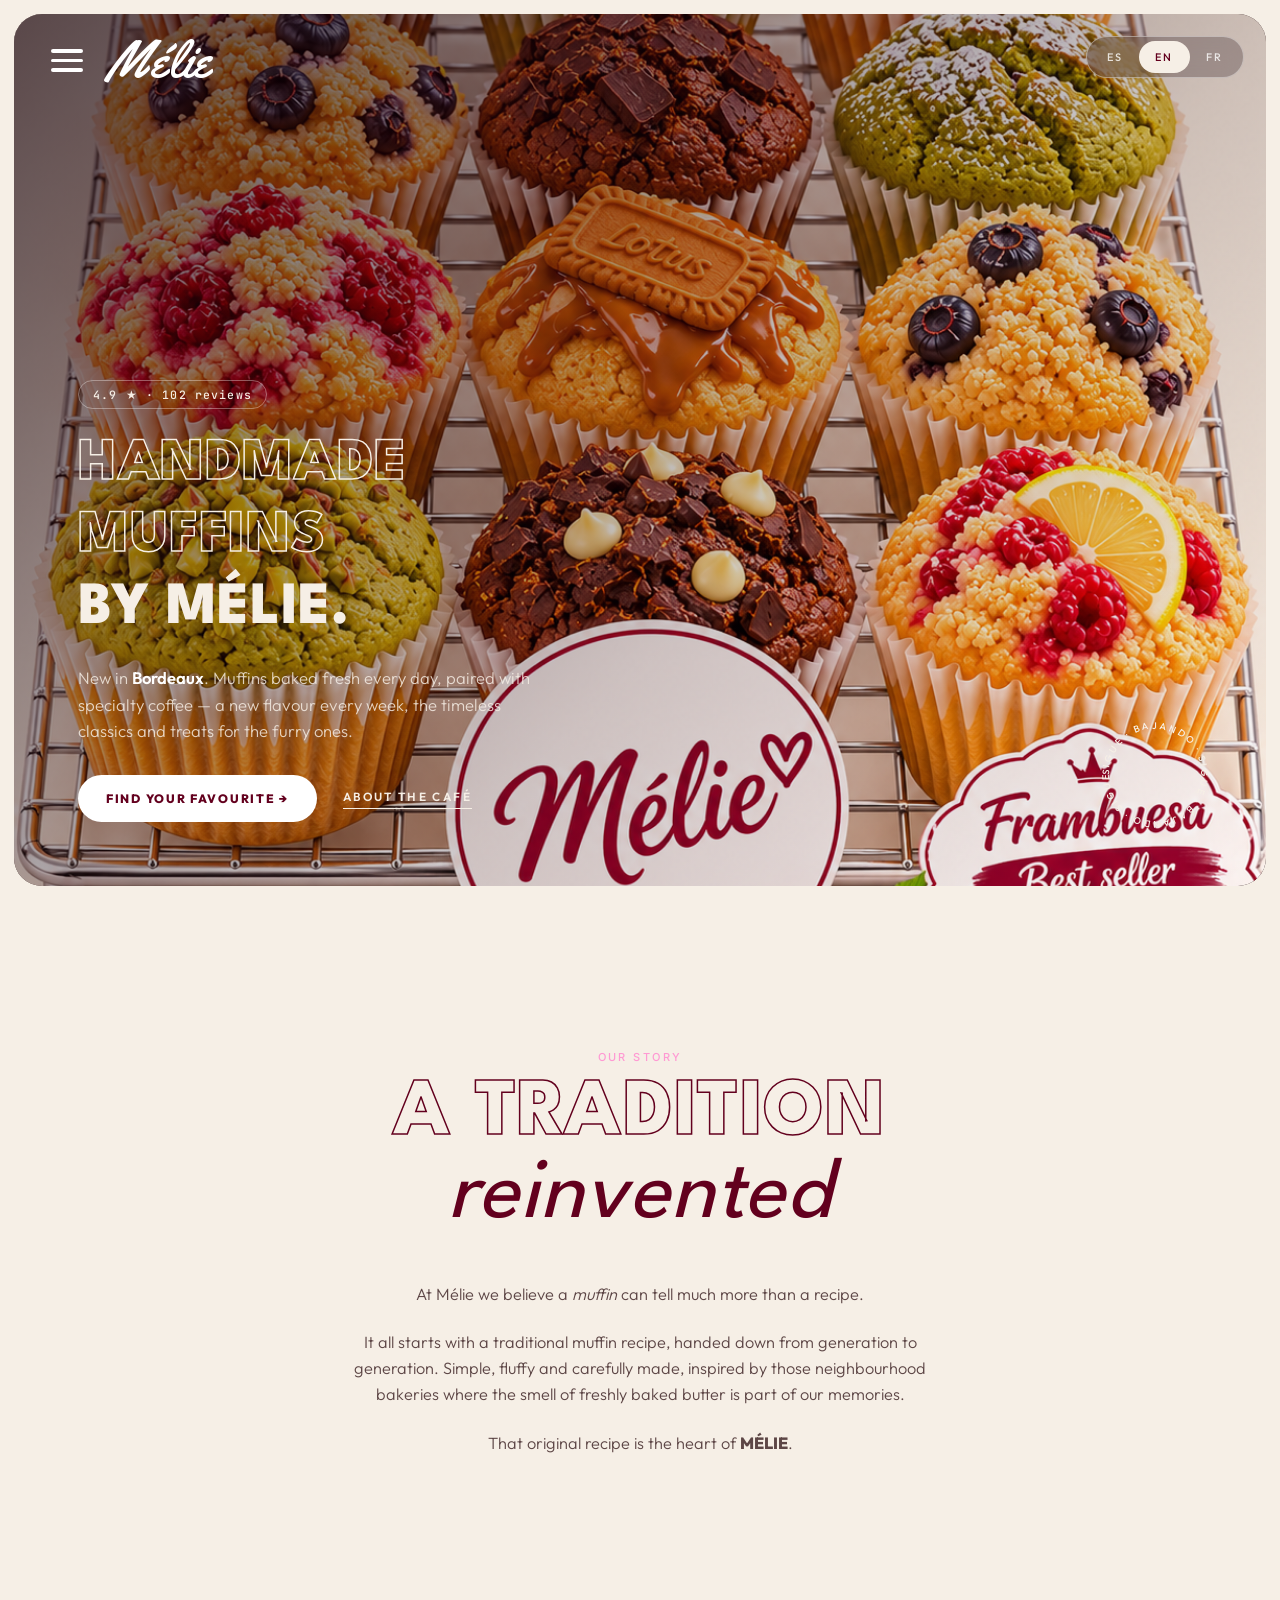
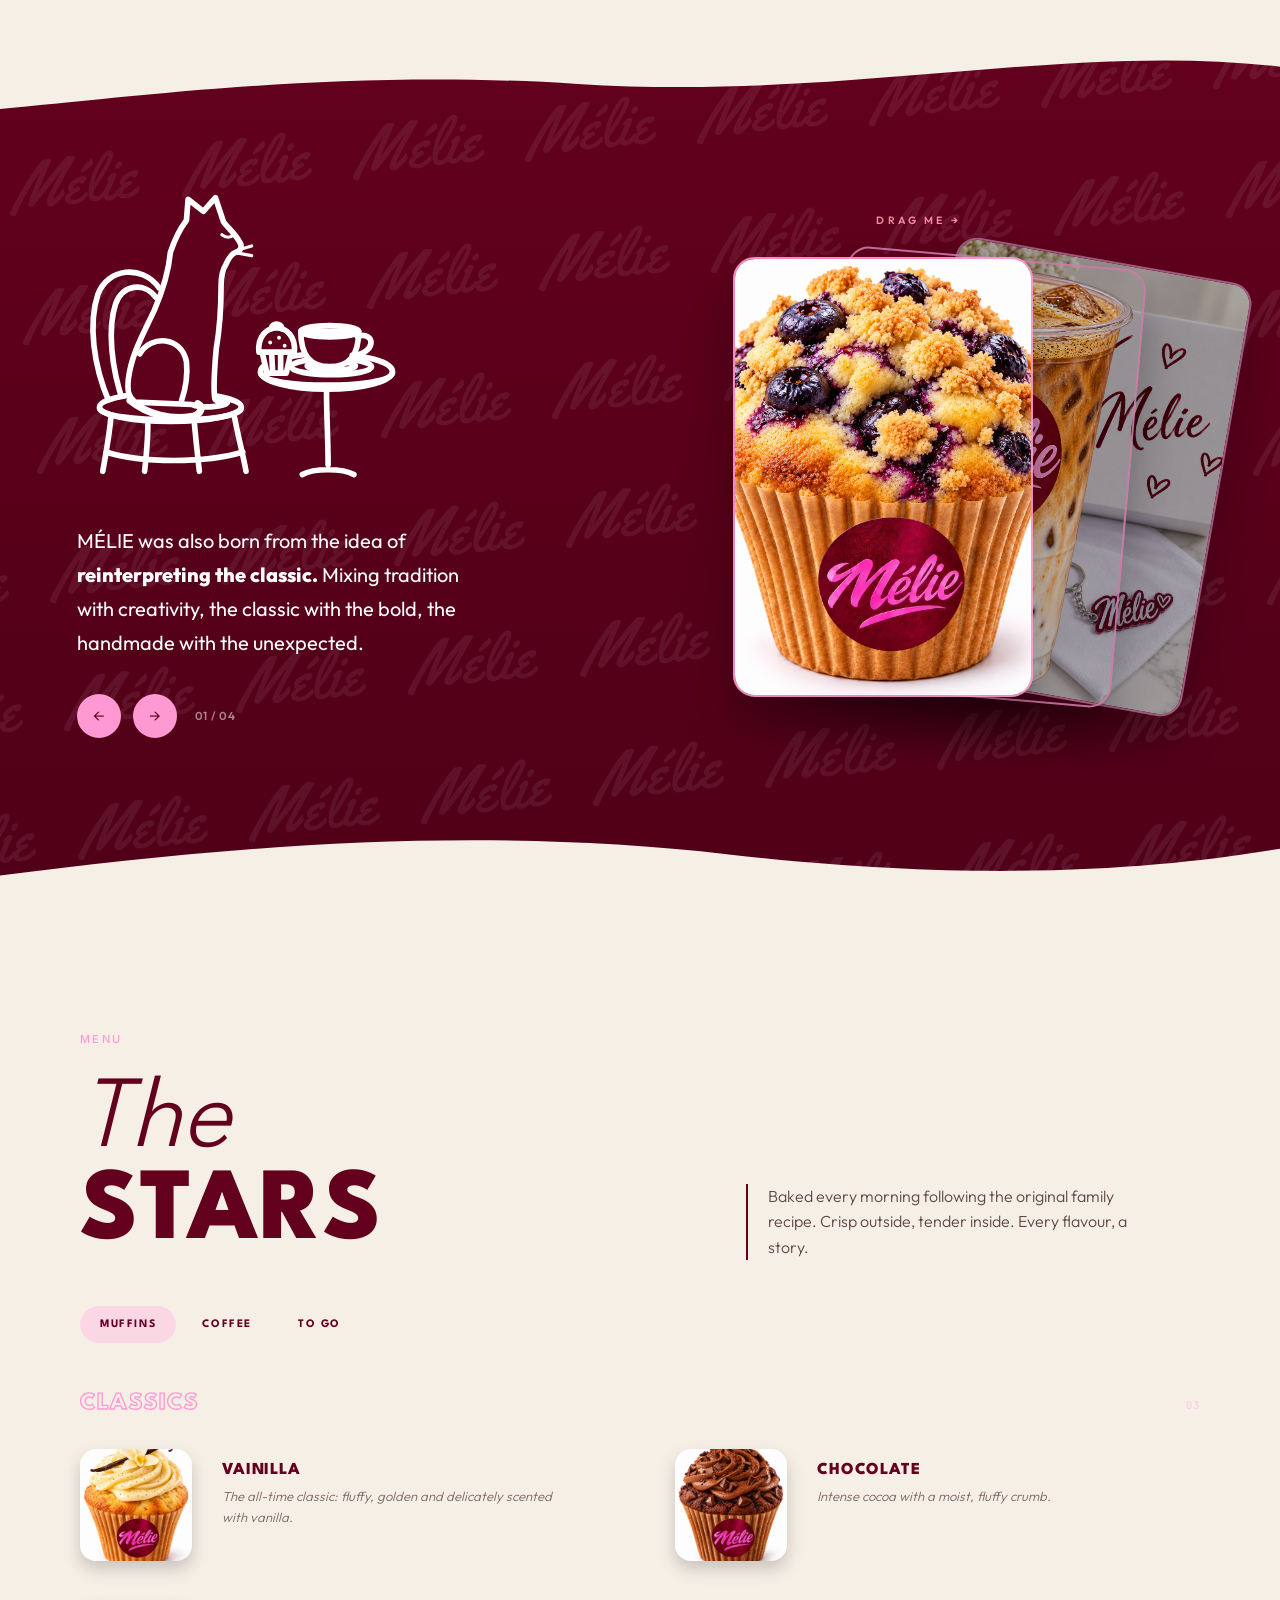
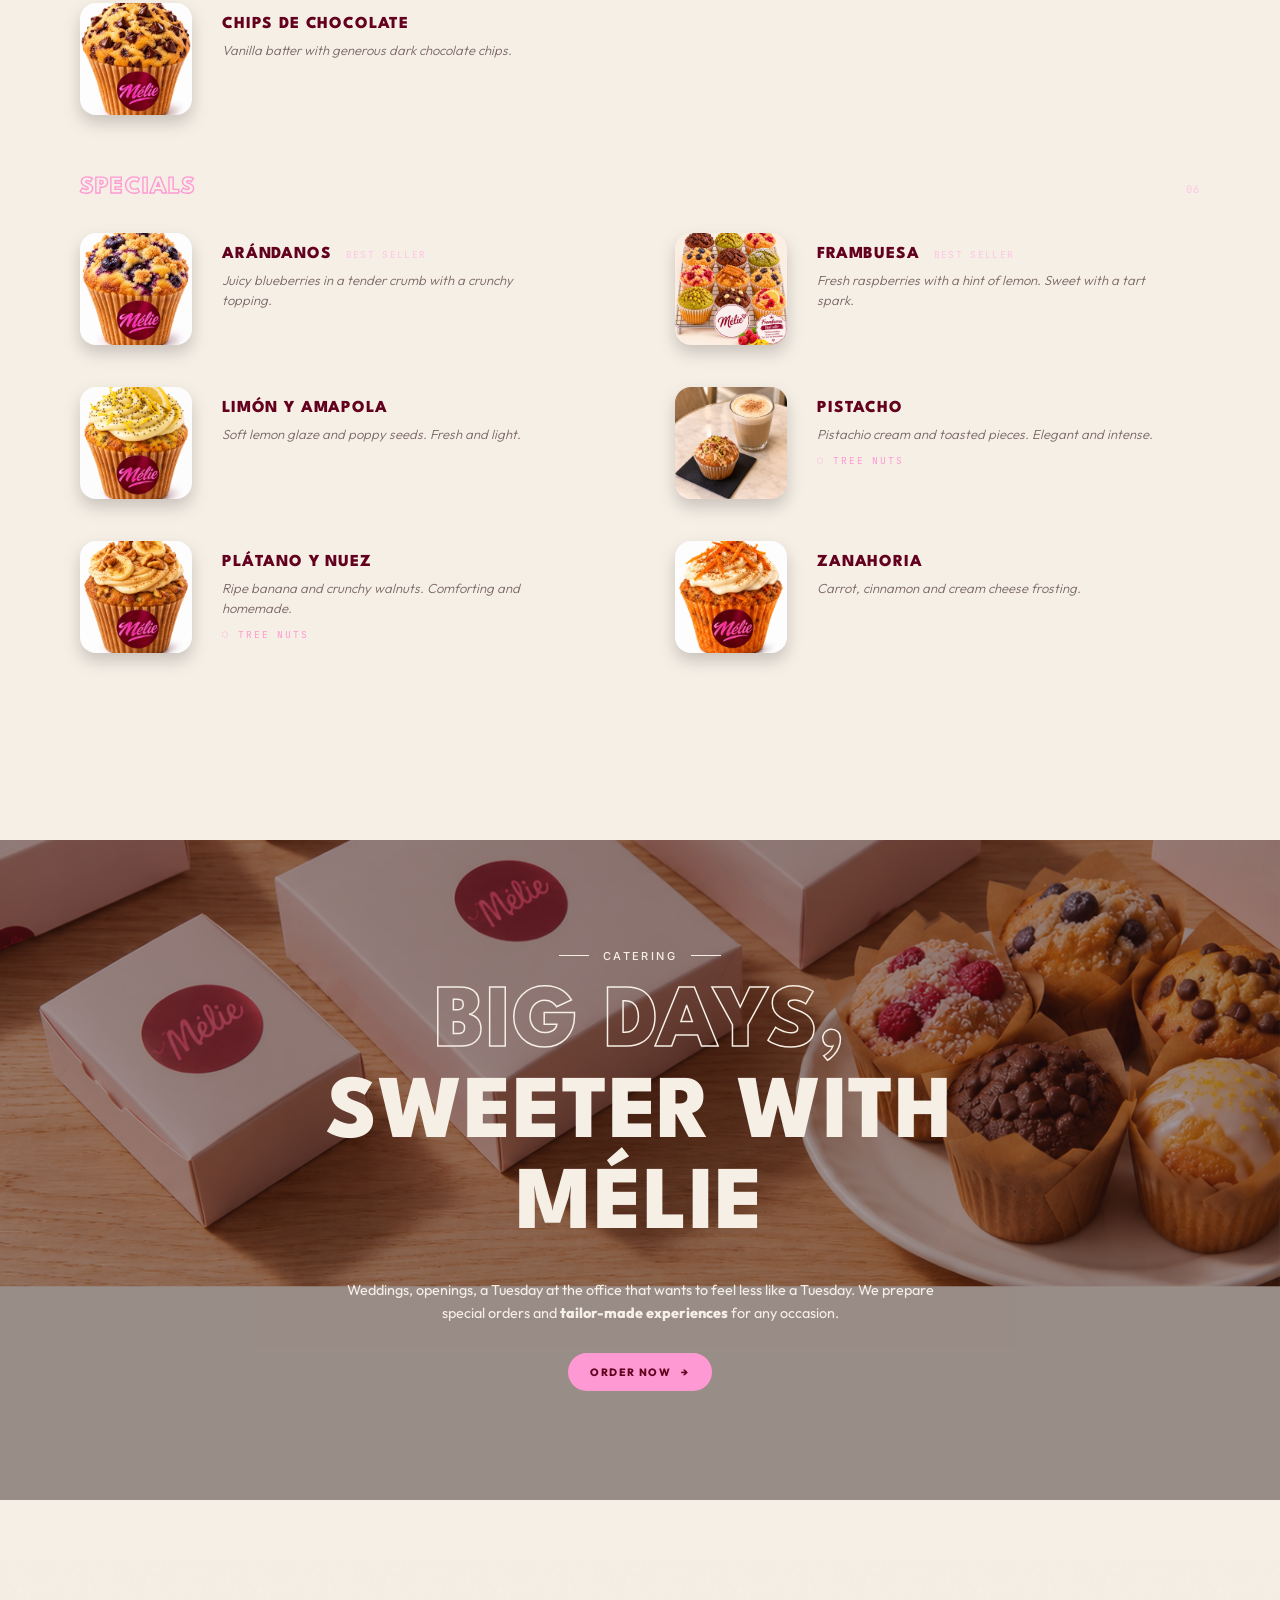
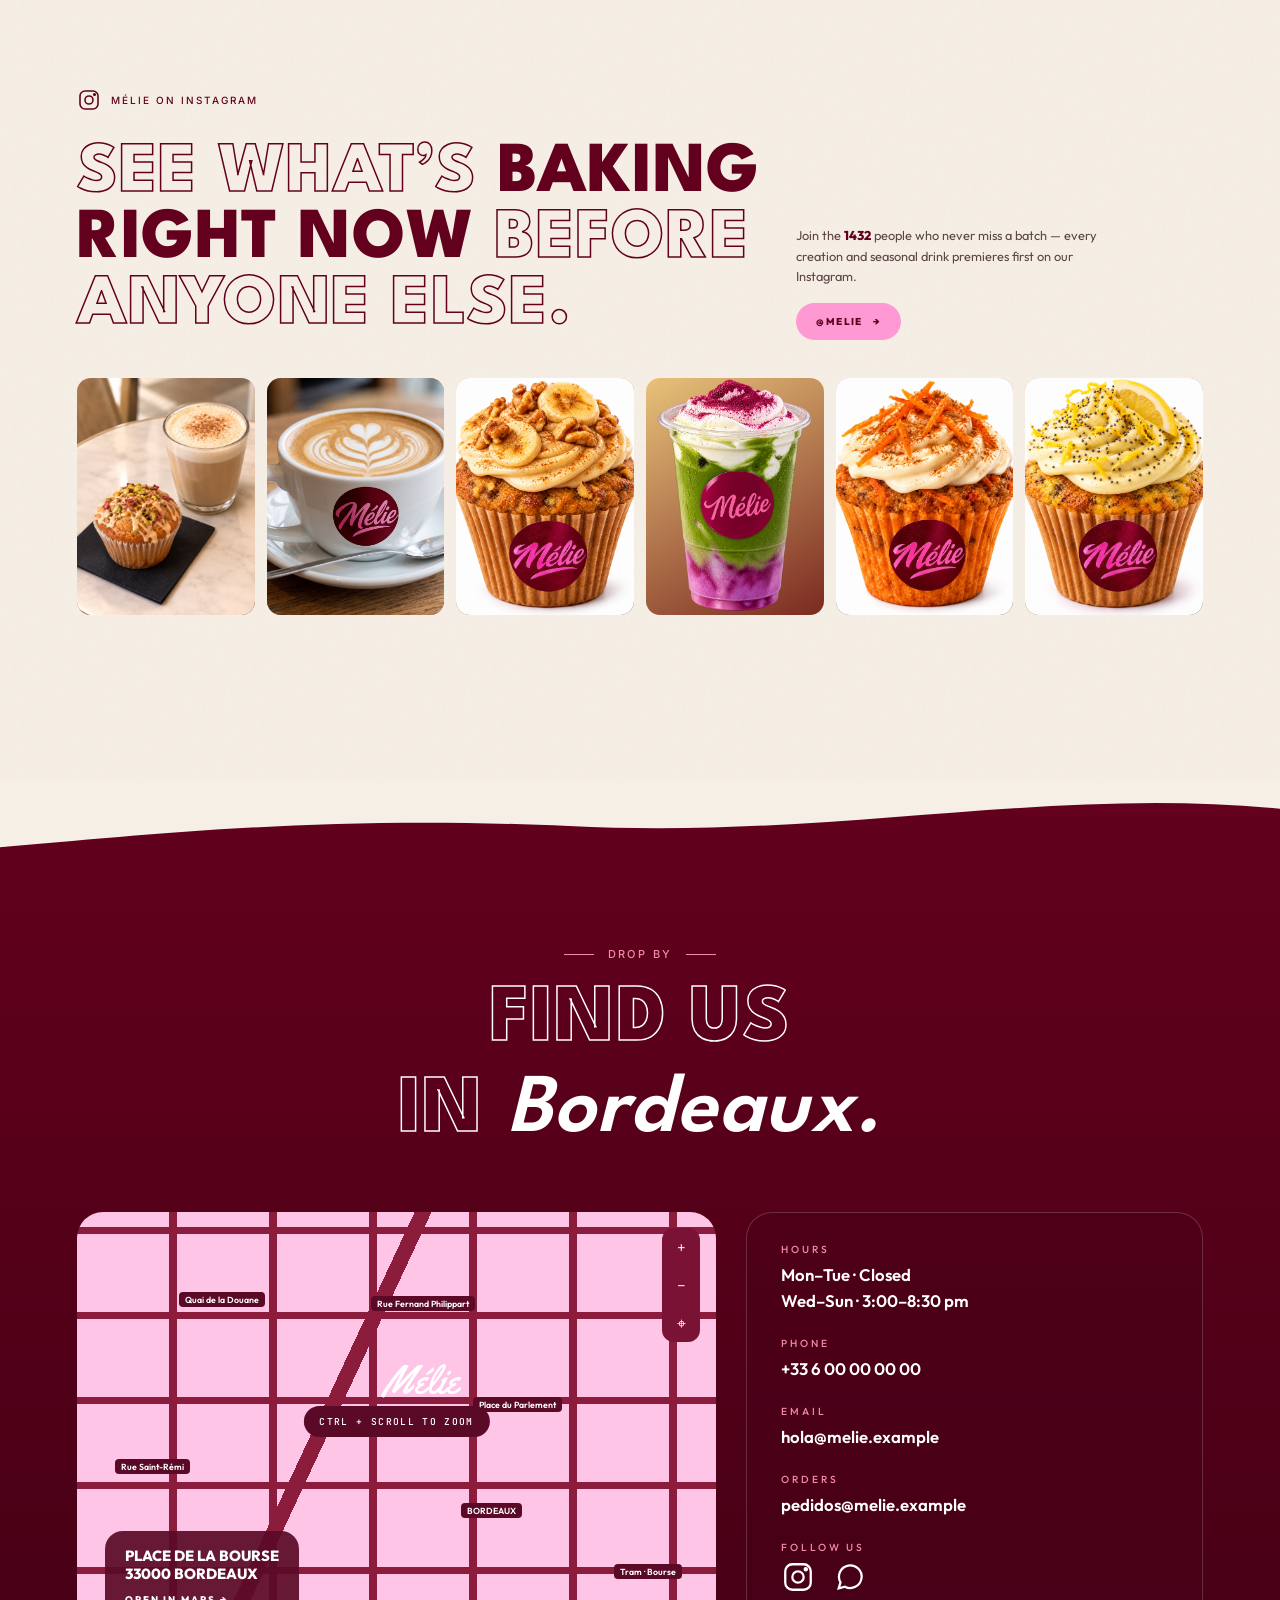
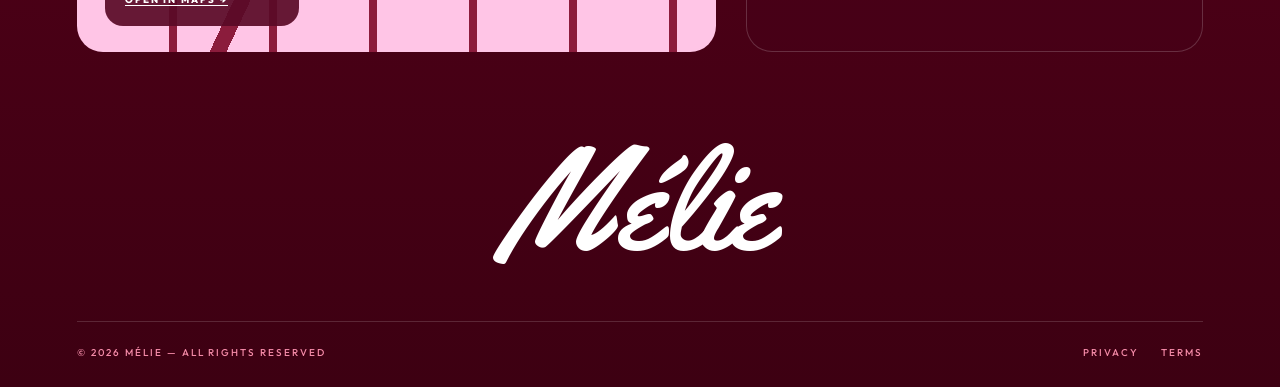
==== commit 69fb51b8: "Add files via upload" ====
--- a/melie.html
+++ b/melie.html
@@ -142,6 +142,12 @@
 .ovc{display:flex;gap:44px;flex-wrap:wrap;font-weight:600;font-size:.95rem}.ovc small{display:block;font:500 .62rem var(--f);letter-spacing:.28em;text-transform:uppercase;color:#f58aa8;margin-bottom:14px}.ovc p{margin-bottom:6px}
 .ovf{display:flex;justify-content:space-between;padding:22px 32px;border-top:1px solid rgba(255,255,255,.18);font:500 .62rem var(--f);letter-spacing:.2em;text-transform:uppercase;color:#f5c6d0}
 #ov .pill{position:absolute;top:26px;right:30px}
+
+/* images perso */
+.card>img.himg{object-fit:cover;object-position:right center}
+.pc img,.igs div img{position:absolute;inset:0;width:100%;height:100%;object-fit:cover;display:block}
+.cb .bn img{width:100%;height:100%;object-fit:cover;display:block}
+img.sh{object-fit:cover;border-radius:16px}
 </style>
 </head>
 <body>
@@ -164,7 +170,7 @@
 </div></div>
 
 <div class="hero" id="top" data-nav="lt"><div class="card">
-  <svg class="himg" viewBox="0 0 1600 900" preserveAspectRatio="xMaxYMid slice" aria-hidden="true"><defs><linearGradient id="hb" x1="0" y1="0" x2="1" y2="1"><stop offset="0" stop-color="#1a0508"/><stop offset=".6" stop-color="#4a1220"/><stop offset="1" stop-color="#2a0a10"/></linearGradient><linearGradient id="hw" x1="0" y1="0" x2="0" y2="1"><stop offset="0" stop-color="#6a3a22"/><stop offset="1" stop-color="#241008"/></linearGradient><filter id="bl"><feGaussianBlur stdDeviation="28"/></filter><filter id="bl2"><feGaussianBlur stdDeviation="9"/></filter></defs><rect width="1600" height="900" fill="url(#hb)"/><g filter="url(#bl)" opacity=".8"><circle cx="560" cy="190" r="110" fill="#e8a24a"/><circle cx="930" cy="110" r="80" fill="#d9507a"/><circle cx="1350" cy="190" r="130" fill="#c98a4a"/><circle cx="1510" cy="70" r="70" fill="#ff99d3"/><circle cx="720" cy="310" r="60" fill="#e8c27a"/></g><rect y="610" width="1600" height="290" fill="url(#hw)"/><path d="M0 640h1600" stroke="rgba(255,220,180,.16)" stroke-width="3"/><g filter="url(#bl2)" opacity=".55"><ellipse cx="1130" cy="805" rx="470" ry="42" fill="#000"/></g><use href="#sh" x="1010" y="400" width="440" height="440" style="color:#c98a4a;--tp:#3a3a8a"/><use href="#sh" x="1360" y="520" width="300" height="300" style="color:#d9a35c;--tp:#c4284a"/><use href="#sh" x="770" y="570" width="270" height="270" style="color:#5a2e20;--tp:#e8c09a"/><g fill="#d9a35c" opacity=".7"><circle cx="980" cy="840" r="5"/><circle cx="1050" cy="860" r="4"/><circle cx="1240" cy="850" r="5"/><circle cx="1320" cy="835" r="3.5"/></g></svg>
+  <img class="himg" src="img/Assortiment%20de%20muffins%20M%C3%A9lie%20aux%20fruits%20rouges.png" alt="Muffins artisanaux Mélie">
   <div class="pill" data-lang><button data-l="es">ES</button><button data-l="en">EN</button><button data-l="fr">FR</button></div>
   <span class="rate" data-i="rate"></span>
   <h1><span class="out" data-i="h1a"></span><br><span data-i="h1b"></span></h1>
@@ -215,7 +221,7 @@
 </div></section>
 
 <section class="cat" id="catering"><div class="cb" data-nav="lt">
-  <div class="bn" id="bn"><svg viewBox="0 0 1600 900" preserveAspectRatio="xMidYMid slice"><defs><linearGradient id="wd" x1="0" y1="0" x2="1" y2="1"><stop offset="0" stop-color="#dcb888"/><stop offset="1" stop-color="#b98558"/></linearGradient></defs><rect width="1600" height="900" fill="url(#wd)"/><g transform="rotate(-12 300 185)"><rect x="90" y="70" width="420" height="230" rx="10" fill="#efe0e2"/><circle cx="300" cy="185" r="42" fill="#6e1230"/></g><g transform="rotate(-4 875 150)"><rect x="640" y="30" width="470" height="240" rx="10" fill="#efe0e2"/><circle cx="875" cy="150" r="42" fill="#6e1230"/></g><g transform="rotate(9 1370 195)"><rect x="1190" y="90" width="360" height="210" rx="10" fill="#efe0e2"/><circle cx="1370" cy="195" r="42" fill="#6e1230"/></g><g transform="rotate(10 240 640)"><rect x="40" y="520" width="400" height="240" rx="10" fill="#efe0e2"/><circle cx="240" cy="640" r="42" fill="#6e1230"/></g><g transform="rotate(-6 700 580)"><rect x="520" y="470" width="360" height="220" rx="10" fill="#efe0e2"/><circle cx="700" cy="580" r="42" fill="#6e1230"/></g><circle cx="1330" cy="770" r="250" fill="#efe8e0"/><use href="#sh" x="1130" y="560" width="230" height="230" style="color:#c98a4a;--tp:#3a3a8a"/><use href="#sh" x="1300" y="540" width="250" height="250" style="color:#5a2e20;--tp:#e8c09a"/><use href="#sh" x="1220" y="660" width="240" height="240" style="color:#d9a35c;--tp:#c4284a"/></svg></div>
+  <div class="bn" id="bn"><img src="img/Bo%C3%AEtes%20M%C3%A9lie%20et%20muffins%20gourmands.png" alt="Traiteur Mélie"></div>
   <div class="eb l" data-i="k_eye" style="color:#f6efe6"></div>
   <h2><span class="out" data-i="k_a"></span><br><span data-i="k_b"></span></h2>
   <p data-i="k_p"></p>
@@ -297,16 +303,42 @@
 `<rect width="300" height="400" fill="#d6cdca"/><circle cx="150" cy="276" r="140" fill="#dca6ae"/><rect x="70" y="222" width="170" height="140" fill="#26262f" transform="rotate(-18 155 292)"/>${sd(150,350,60,10)}${mu(86,196,132,"#f4a3c0","#c4284a")}<rect x="108" y="14" width="86" height="118" rx="16" fill="#c4b0e6"/><ellipse cx="151" cy="24" rx="43" ry="11" fill="#efe6fa"/>`,
 `<rect width="300" height="400" fill="#38383b"/><g transform="rotate(-5 150 200)"><rect x="6" y="30" width="288" height="350" rx="6" fill="#6d6d70"/>${tray}</g>`,
 `<rect width="300" height="400" fill="#7a1230"/><path d="M0 0h300v126c0 30-34 32-40 6-8 46-52 50-60 6-8 42-52 44-60-6-8 40-48 40-56-4-10 24-84 22-84-8z" fill="#f6e8c8"/><path d="M-10 150c70-50 140 40 310-24" stroke="#f6e8c8" stroke-width="16" fill="none" stroke-linecap="round"/><ellipse cx="150" cy="410" rx="150" ry="70" fill="#e0a040"/><ellipse cx="250" cy="330" rx="40" ry="60" fill="#e8b868" opacity=".8" filter="url(#bq)"/>`];
-const SC=i=>'<svg viewBox="0 0 300 400" preserveAspectRatio="xMidYMid slice" class="sc">'+SCN[i%6]+'</svg>';
+const CAR=["img/Muffin aux myrtilles signé Mélie.png","img/Café glacé Mélie au lait tourbillonnant.png","img/Coffret gourmand de Mélie.png","img/Gobelet glacé matcha marbré Mélie.png","img/Muffin chocolat gourmand Mélie.png","img/Toast au matcha et chai chez Mélie.png"];
+const IGP=["img/Muffin pistache et chai latte mousseux.png","img/cafe-coeur.jpg","img/Muffin banane, noix et cannelle.png","img/Latté matcha berry Mélie.png","img/Muffin aux carottes « Mélie ».png","img/Cupcake citron pavot Mélie.png"];
+const SC=i=>`<img class="sc" src="${encodeURI(CAR[i%6])}" alt="" loading="lazy">`;
+const SI=i=>`<img class="sc" src="${encodeURI(IGP[i%6])}" alt="" loading="lazy">`;
 const $=s=>document.querySelector(s),$$=s=>document.querySelectorAll(s);
 let L=(function(){try{return localStorage.getItem('lang')}catch(e){return null}})()||(navigator.language||'es').slice(0,2),TAB='t1',S=0;
 function setL(l){if(!T[l])l='es';L=l;try{localStorage.setItem('lang',l)}catch(e){}
  document.documentElement.lang=l;
  $$('[data-i]').forEach(e=>{const v=T[l][e.dataset.i];if(v!==undefined)e.innerHTML=v});
  $$('[data-lang] button').forEach(b=>b.classList.toggle('on',b.dataset.l===l));render();slide();clock()}
+const IMG={
+ "Vainilla":"img/Cupcake vanille décoré Mélie.png",
+ "Chocolate":"img/Muffin chocolat gourmand Mélie.png",
+ "Chips de chocolate":"img/Muffin vanille aux pépites de chocolat.png",
+ "Arándanos":"img/Muffin aux myrtilles signé Mélie.png",
+ "Frambuesa":"img/Assortiment de muffins Mélie aux fruits rouges.png",
+ "Limón y amapola":"img/Cupcake citron pavot Mélie.png",
+ "Pistacho":"img/Muffin pistache et chai latte mousseux.png",
+ "Plátano y nuez":"img/Muffin banane, noix et cannelle.png",
+ "Zanahoria":"img/Muffin aux carottes « Mélie ».png",
+ "Latte":"img/cafe-coeur.jpg",
+ "Capuchino":"img/capu.jpg",
+ "Expresso":"img/espresso.jpg",
+ "Americano":"img/americano.jpg",
+ "Coco Matcha":"img/Latté matcha berry Mélie.png",
+ "Matcha Latte":"img/Gobelet glacé matcha marbré Mélie.png",
+ "Mélie’s Vainilla":"img/Cupcake vanille décoré Mélie.png",
+ "Mélie’s Chocolate":"img/Muffin chocolat gourmand Mélie.png",
+ "Mélie Box":"img/Coffret gourmand de Mélie.png"
+};
+const ico=(i,g)=>IMG[i[0]]
+ ?`<img class="sh" src="${encodeURI(IMG[i[0]])}" alt="${i[0]}" loading="lazy">`
+ :`<svg class="sh${g==='g3'||g==='g4'?' up':''}" style="color:${i[1]};--tp:${i[5]||'rgba(0,0,0,.22)'}"><use href="#${g==='g3'?'cf':g==='g4'?'cp':'sh'}"/></svg>`;
 function render(){
  $('#tabs').innerHTML=['t1','t2','t3'].map(k=>`<button data-t="${k}" class="${k===TAB?'on':''}">${T[L][k]}</button>`).join('');
- $('#list').className=TAB==='t1'?'':'cols2';$('#list').innerHTML=M[TAB].map(([g,its])=>`<div class="grp"><h3><span class="out">${T[L][g]}</span><small>${String(its.length).padStart(2,'0')}</small></h3><ul>${its.map(i=>`<li><svg class="sh${g==='g3'||g==='g4'?' up':''}" style="color:${i[1]};--tp:${i[5]||'rgba(0,0,0,.22)'}"><use href="#${g==='g3'?'cf':g==='g4'?'cp':'sh'}"/></svg><div><h4>${i[0]}${i[3]?`<span class="tg">${T[L].bs}</span>`:''}</h4>${i[2][L]?`<p>${i[2][L]}</p>`:''}${i[4]?`<span class="nut">◌ ${T[L].nut}</span>`:''}</div></li>`).join('')}</ul></div>`).join('')}
+ $('#list').className=TAB==='t1'?'':'cols2';$('#list').innerHTML=M[TAB].map(([g,its])=>`<div class="grp"><h3><span class="out">${T[L][g]}</span><small>${String(its.length).padStart(2,'0')}</small></h3><ul>${its.map(i=>`<li>${ico(i,g)}<div><h4>${i[0]}${i[3]?`<span class="tg">${T[L].bs}</span>`:''}</h4>${i[2][L]?`<p>${i[2][L]}</p>`:''}${i[4]?`<span class="nut">◌ ${T[L].nut}</span>`:''}</div></li>`).join('')}</ul></div>`).join('')}
 function slide(){$('#sl').innerHTML=T[L]['sl'+S];$('#cnt').textContent='0'+(S+1)+' / 04';
  [0,1,2].forEach(k=>{$('#c'+k).innerHTML=SC(S+k)})}
 function clock(){const t=new Intl.DateTimeFormat(L==='en'?'en-GB':L,{hour:'2-digit',minute:'2-digit',timeZone:'Europe/Paris'}).format(new Date());$('#clk').textContent='☾ '+T[L].clk.replace('{t}',t)}
@@ -320,7 +352,7 @@
  for(const s of $$('[data-nav]')){const r=s.getBoundingClientRect();if(r.top<=50&&r.bottom>50){n.classList.toggle('lt',s.dataset.nav==='lt');return}}}
 addEventListener('scroll',nv,{passive:true});
 $('#wm').innerHTML=Array(140).fill('<span>Mélie</span>').join('');
-const bn=$('#bn');function px(){const r=bn.parentElement.getBoundingClientRect();bn.style.transform='translate3d(0,'+(-(r.top+r.height/2-innerHeight/2)/innerHeight*8).toFixed(2)+'%,0)'}addEventListener('scroll',px,{passive:true});px();$$('.igs div').forEach((d,i)=>{d.innerHTML=SC(i)});$('.ph').insertAdjacentHTML('afterbegin',SC(3));setInterval(clock,30000);setL(L);nv();
+const bn=$('#bn');function px(){const r=bn.parentElement.getBoundingClientRect();bn.style.transform='translate3d(0,'+(-(r.top+r.height/2-innerHeight/2)/innerHeight*8).toFixed(2)+'%,0)'}addEventListener('scroll',px,{passive:true});px();$$('.igs div').forEach((d,i)=>{d.innerHTML=SI(i)});$('.ph').insertAdjacentHTML('afterbegin',SC(3));setInterval(clock,30000);setL(L);nv();
 </script>
 </body>
 </html>
